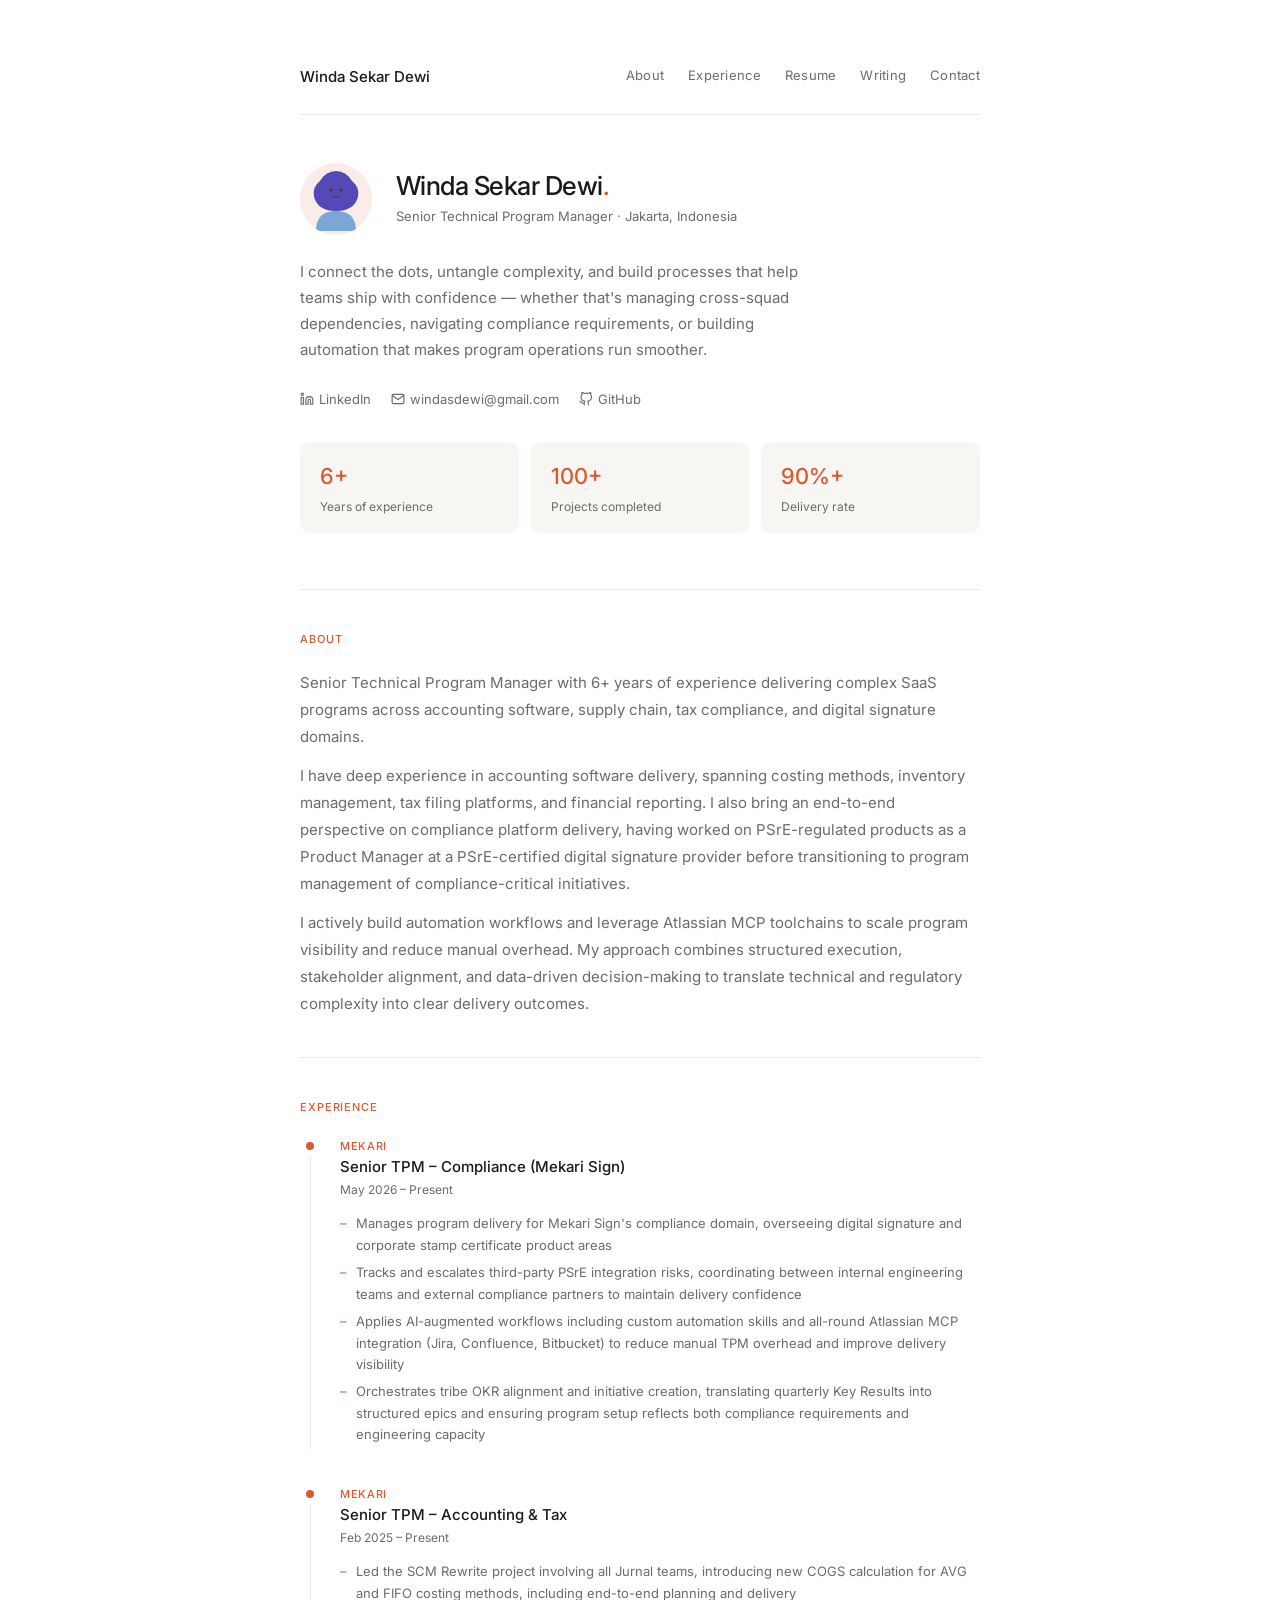
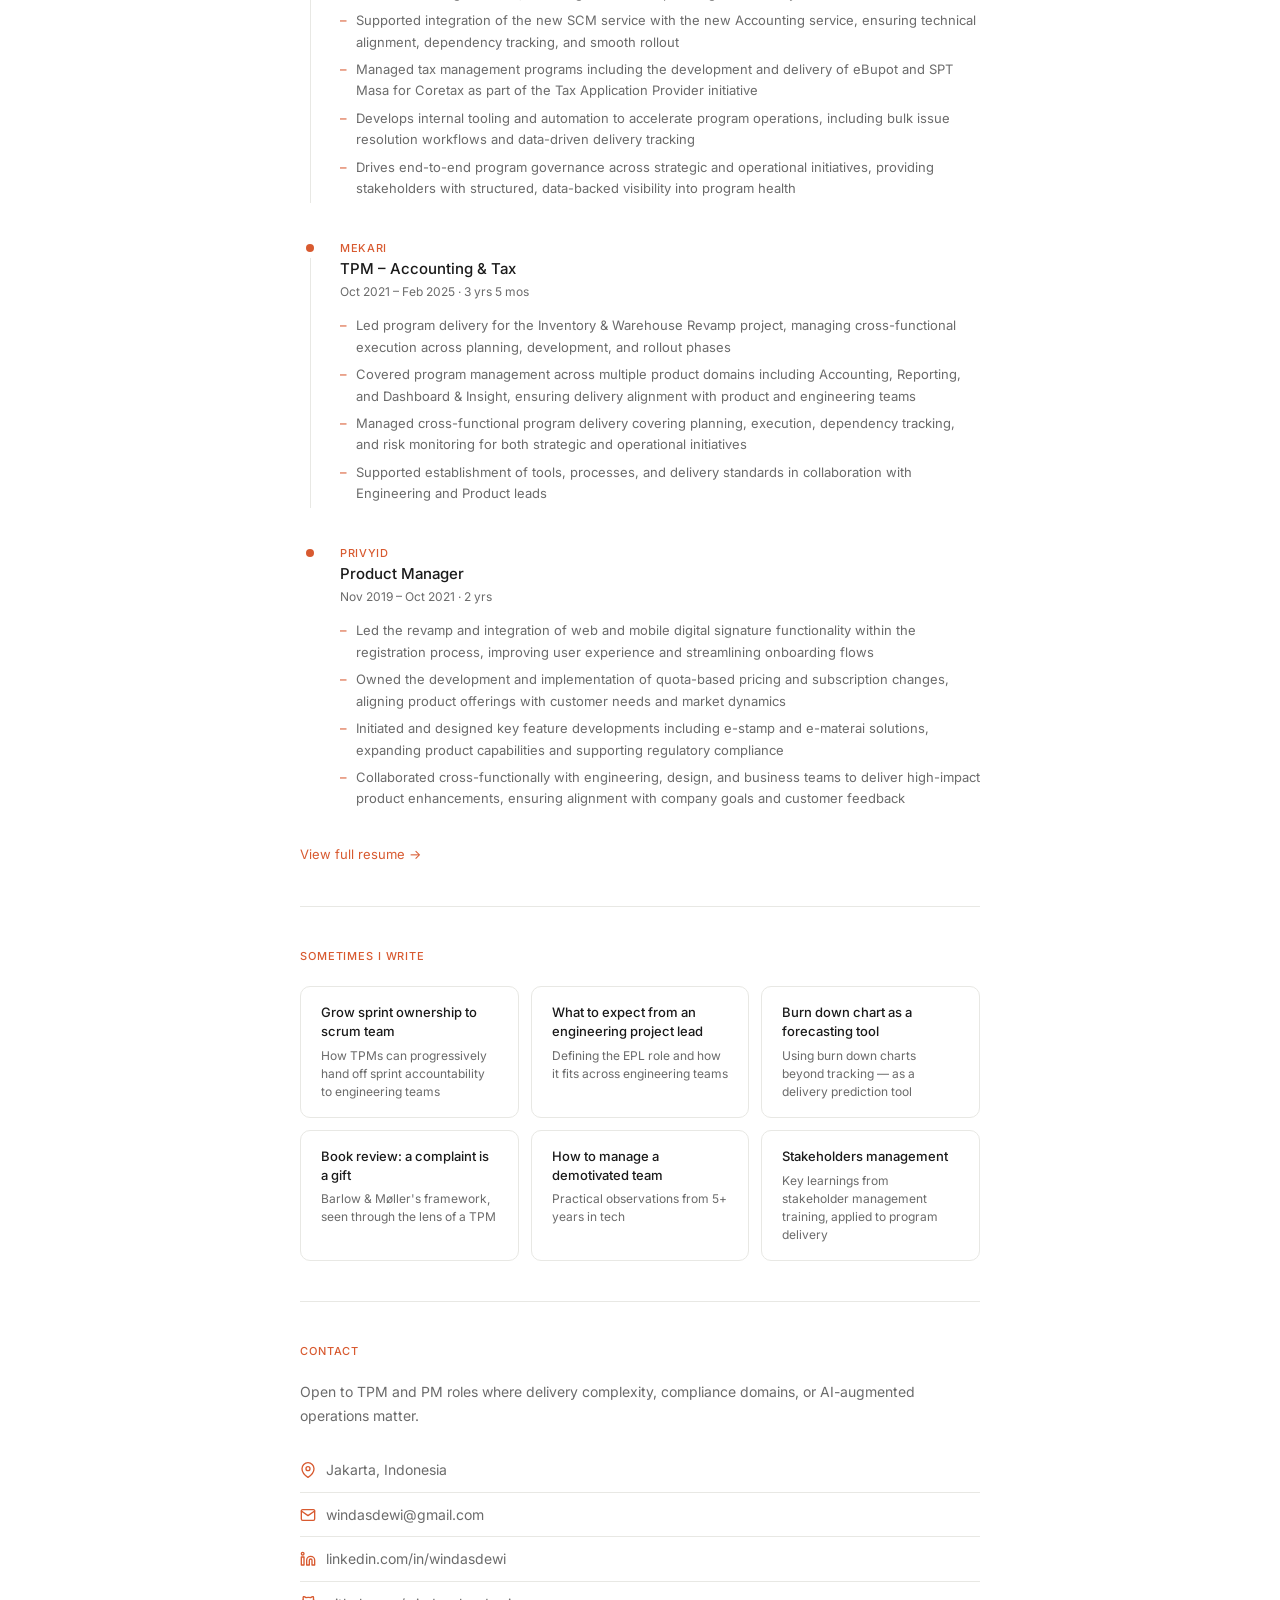
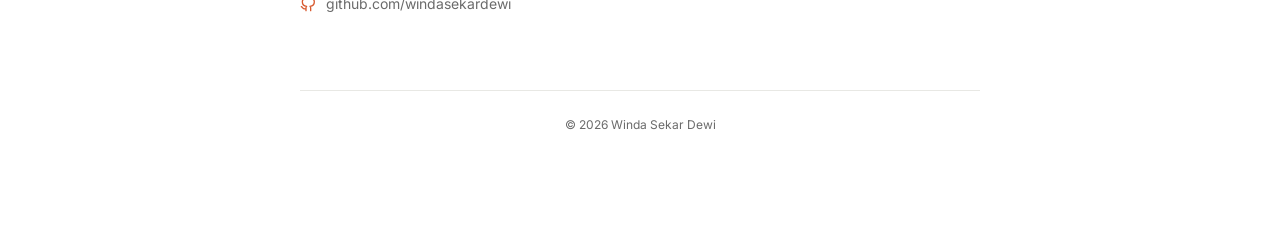
==== index.html @ db8c8ed8 "Add CTA link to full resume page below experience section Co-Authored-By: Claude Sonnet 4.6 <noreply" ====
<!DOCTYPE html>
<html lang="en">
<head>
  <meta charset="UTF-8" />
  <meta name="viewport" content="width=device-width, initial-scale=1.0" />
  <meta name="description" content="Winda Sekar Dewi — Senior Technical Program Manager. Delivering complex SaaS programs across accounting, compliance, and digital signature domains." />
  <meta property="og:type" content="website" />
  <meta property="og:url" content="https://windasekardewi.github.io/" />
  <meta property="og:title" content="Winda Sekar Dewi" />
  <meta property="og:description" content="Senior Technical Program Manager delivering complex SaaS programs across accounting, compliance, and digital signature domains." />
  <meta property="og:image" content="https://windasekardewi.github.io/og-image.png" />
  <meta name="twitter:card" content="summary_large_image" />
  <meta name="twitter:title" content="Winda Sekar Dewi" />
  <meta name="twitter:description" content="Senior Technical Program Manager delivering complex SaaS programs across accounting, compliance, and digital signature domains." />
  <meta name="twitter:image" content="https://windasekardewi.github.io/og-image.png" />
  <title>Winda Sekar Dewi</title>
  <link rel="preconnect" href="https://fonts.googleapis.com" />
  <link rel="preconnect" href="https://fonts.gstatic.com" crossorigin />
  <link href="https://fonts.googleapis.com/css2?family=Inter:wght@400;500&display=swap" rel="stylesheet" />
  <link rel="stylesheet" href="style.css" />
</head>
<body>
  <div class="container">

    <nav>
      <span class="nav-name">Winda Sekar Dewi</span>
      <a href="#about">About</a>
      <a href="#experience">Experience</a>
      <a href="resume.html">Resume</a>
      <a href="#writing">Writing</a>
      <a href="#contact">Contact</a>
    </nav>

    <section class="hero">
      <div class="hero-top">
        <div class="avatar" aria-hidden="true">
          <svg viewBox="0 0 72 72" width="72" height="72" xmlns="http://www.w3.org/2000/svg">
            <circle cx="36" cy="26" r="13" fill="#F5C4B3"/>
            <path d="M16 68 Q16 48 36 48 Q56 48 56 68" fill="#7BA7D4"/>
            <path d="M14 34 Q12 24 20 18 Q26 8 36 8 Q46 8 52 18 Q60 24 58 34 Q54 48 36 48 Q18 48 14 34Z" fill="#534AB7"/>
            <circle cx="31" cy="27" r="1.4" fill="#712B13"/>
            <circle cx="41" cy="27" r="1.4" fill="#712B13"/>
            <path d="M32 33 Q36 36 40 33" stroke="#712B13" stroke-width="1" fill="none" stroke-linecap="round"/>
          </svg>
        </div>
        <div>
          <h1>Winda Sekar Dewi<span>.</span></h1>
          <div class="hero-sub">Senior Technical Program Manager &middot; Jakarta, Indonesia</div>
        </div>
      </div>

      <p class="hero-tagline">
        I connect the dots, untangle complexity, and build processes that help teams
        ship with confidence — whether that's managing cross-squad dependencies,
        navigating compliance requirements, or building automation that makes
        program operations run smoother.
      </p>

      <div class="hero-links">
        <a href="https://www.linkedin.com/in/windasdewi/" target="_blank" rel="noopener">
          <svg width="14" height="14" viewBox="0 0 24 24" fill="none" stroke="currentColor" stroke-width="2" stroke-linecap="round" stroke-linejoin="round"><path d="M16 8a6 6 0 0 1 6 6v7h-4v-7a2 2 0 0 0-2-2 2 2 0 0 0-2 2v7h-4v-7a6 6 0 0 1 6-6z"/><rect x="2" y="9" width="4" height="12"/><circle cx="4" cy="4" r="2"/></svg>
          LinkedIn
        </a>
        <a href="mailto:windasdewi@gmail.com">
          <svg width="14" height="14" viewBox="0 0 24 24" fill="none" stroke="currentColor" stroke-width="2" stroke-linecap="round" stroke-linejoin="round"><path d="M4 4h16c1.1 0 2 .9 2 2v12c0 1.1-.9 2-2 2H4c-1.1 0-2-.9-2-2V6c0-1.1.9-2 2-2z"/><polyline points="22,6 12,13 2,6"/></svg>
          windasdewi@gmail.com
        </a>
        <a href="https://github.com/windasekardewi" target="_blank" rel="noopener">
          <svg width="14" height="14" viewBox="0 0 24 24" fill="none" stroke="currentColor" stroke-width="2" stroke-linecap="round" stroke-linejoin="round"><path d="M9 19c-5 1.5-5-2.5-7-3m14 6v-3.87a3.37 3.37 0 0 0-.94-2.61c3.14-.35 6.44-1.54 6.44-7A5.44 5.44 0 0 0 20 4.77 5.07 5.07 0 0 0 19.91 1S18.73.65 16 2.48a13.38 13.38 0 0 0-7 0C6.27.65 5.09 1 5.09 1A5.07 5.07 0 0 0 5 4.77a5.44 5.44 0 0 0-1.5 3.78c0 5.42 3.3 6.61 6.44 7A3.37 3.37 0 0 0 9 18.13V22"/></svg>
          GitHub
        </a>
      </div>

      <div class="stats">
        <div class="stat">
          <div class="stat-num">6+</div>
          <div class="stat-label">Years of experience</div>
        </div>
        <div class="stat">
          <div class="stat-num">100+</div>
          <div class="stat-label">Projects completed</div>
        </div>
        <div class="stat">
          <div class="stat-num">90%+</div>
          <div class="stat-label">Delivery rate</div>
        </div>
      </div>
    </section>

    <hr class="divider" />

    <section id="about">
      <div class="section-label">About</div>
      <div class="about-text">
        <p>
          Senior Technical Program Manager with 6+ years of experience delivering complex SaaS
          programs across accounting software, supply chain, tax compliance, and digital
          signature domains.
        </p>
        <p>
          I have deep experience in accounting software delivery, spanning costing methods,
          inventory management, tax filing platforms, and financial reporting. I also bring
          an end-to-end perspective on compliance platform delivery, having worked on
          PSrE-regulated products as a Product Manager at a PSrE-certified digital signature
          provider before transitioning to program management of compliance-critical initiatives.
        </p>
        <p>
          I actively build automation workflows and leverage Atlassian MCP toolchains to scale
          program visibility and reduce manual overhead. My approach combines structured
          execution, stakeholder alignment, and data-driven decision-making to translate
          technical and regulatory complexity into clear delivery outcomes.
        </p>
      </div>
    </section>

    <hr class="divider" />

    <section id="experience">
      <div class="section-label">Experience</div>
      <div class="timeline">

        <div class="tl-item">
          <div class="tl-spine">
            <div class="tl-dot"></div>
            <div class="tl-line"></div>
          </div>
          <div class="tl-content">
            <div class="tl-company">Mekari</div>
            <div class="tl-role">Senior TPM – Compliance (Mekari Sign)</div>
            <div class="tl-date">May 2026 – Present</div>
            <ul class="tl-bullets">
              <li>Manages program delivery for Mekari Sign's compliance domain, overseeing digital signature and corporate stamp certificate product areas</li>
              <li>Tracks and escalates third-party PSrE integration risks, coordinating between internal engineering teams and external compliance partners to maintain delivery confidence</li>
              <li>Applies AI-augmented workflows including custom automation skills and all-round Atlassian MCP integration (Jira, Confluence, Bitbucket) to reduce manual TPM overhead and improve delivery visibility</li>
              <li>Orchestrates tribe OKR alignment and initiative creation, translating quarterly Key Results into structured epics and ensuring program setup reflects both compliance requirements and engineering capacity</li>
            </ul>
          </div>
        </div>

        <div class="tl-item">
          <div class="tl-spine">
            <div class="tl-dot"></div>
            <div class="tl-line"></div>
          </div>
          <div class="tl-content">
            <div class="tl-company">Mekari</div>
            <div class="tl-role">Senior TPM – Accounting &amp; Tax</div>
            <div class="tl-date">Feb 2025 – Present</div>
            <ul class="tl-bullets">
              <li>Led the SCM Rewrite project involving all Jurnal teams, introducing new COGS calculation for AVG and FIFO costing methods, including end-to-end planning and delivery</li>
              <li>Supported integration of the new SCM service with the new Accounting service, ensuring technical alignment, dependency tracking, and smooth rollout</li>
              <li>Managed tax management programs including the development and delivery of eBupot and SPT Masa for Coretax as part of the Tax Application Provider initiative</li>
              <li>Develops internal tooling and automation to accelerate program operations, including bulk issue resolution workflows and data-driven delivery tracking</li>
              <li>Drives end-to-end program governance across strategic and operational initiatives, providing stakeholders with structured, data-backed visibility into program health</li>
            </ul>
          </div>
        </div>

        <div class="tl-item">
          <div class="tl-spine">
            <div class="tl-dot"></div>
            <div class="tl-line"></div>
          </div>
          <div class="tl-content">
            <div class="tl-company">Mekari</div>
            <div class="tl-role">TPM – Accounting &amp; Tax</div>
            <div class="tl-date">Oct 2021 – Feb 2025 &middot; 3 yrs 5 mos</div>
            <ul class="tl-bullets">
              <li>Led program delivery for the Inventory &amp; Warehouse Revamp project, managing cross-functional execution across planning, development, and rollout phases</li>
              <li>Covered program management across multiple product domains including Accounting, Reporting, and Dashboard &amp; Insight, ensuring delivery alignment with product and engineering teams</li>
              <li>Managed cross-functional program delivery covering planning, execution, dependency tracking, and risk monitoring for both strategic and operational initiatives</li>
              <li>Supported establishment of tools, processes, and delivery standards in collaboration with Engineering and Product leads</li>
            </ul>
          </div>
        </div>

        <div class="tl-item">
          <div class="tl-spine">
            <div class="tl-dot"></div>
            <div class="tl-line"></div>
          </div>
          <div class="tl-content">
            <div class="tl-company">PrivyID</div>
            <div class="tl-role">Product Manager</div>
            <div class="tl-date">Nov 2019 – Oct 2021 &middot; 2 yrs</div>
            <ul class="tl-bullets">
              <li>Led the revamp and integration of web and mobile digital signature functionality within the registration process, improving user experience and streamlining onboarding flows</li>
              <li>Owned the development and implementation of quota-based pricing and subscription changes, aligning product offerings with customer needs and market dynamics</li>
              <li>Initiated and designed key feature developments including e-stamp and e-materai solutions, expanding product capabilities and supporting regulatory compliance</li>
              <li>Collaborated cross-functionally with engineering, design, and business teams to deliver high-impact product enhancements, ensuring alignment with company goals and customer feedback</li>
            </ul>
          </div>
        </div>

      </div>
      <div style="margin-top:1.75rem;">
        <a href="resume.html" style="font-size:13px; color:var(--accent); display:inline-flex; align-items:center; gap:5px; text-decoration:none;">
          View full resume →
        </a>
      </div>
    </section>

    <hr class="divider" />

    <section id="writing">
      <div class="section-label">Sometimes I write</div>
      <div class="writing-grid">
        <a class="writing-card" href="articles/grow-sprint-ownership.html">
          <div class="wc-title">Grow sprint ownership to scrum team</div>
          <div class="wc-desc">How TPMs can progressively hand off sprint accountability to engineering teams</div>
        </a>
        <a class="writing-card" href="articles/engineering-project-lead.html">
          <div class="wc-title">What to expect from an engineering project lead</div>
          <div class="wc-desc">Defining the EPL role and how it fits across engineering teams</div>
        </a>
        <a class="writing-card" href="articles/burndown-chart.html">
          <div class="wc-title">Burn down chart as a forecasting tool</div>
          <div class="wc-desc">Using burn down charts beyond tracking — as a delivery prediction tool</div>
        </a>
        <a class="writing-card" href="articles/book-review-complaint-is-a-gift.html">
          <div class="wc-title">Book review: a complaint is a gift</div>
          <div class="wc-desc">Barlow &amp; Møller's framework, seen through the lens of a TPM</div>
        </a>
        <a class="writing-card" href="articles/manage-demotivated-team.html">
          <div class="wc-title">How to manage a demotivated team</div>
          <div class="wc-desc">Practical observations from 5+ years in tech</div>
        </a>
        <a class="writing-card" href="articles/stakeholders-management.html">
          <div class="wc-title">Stakeholders management</div>
          <div class="wc-desc">Key learnings from stakeholder management training, applied to program delivery</div>
        </a>
      </div>
    </section>

    <hr class="divider" />

    <section id="contact">
      <div class="section-label">Contact</div>
      <p style="font-size:14px; color:var(--text-muted); margin-bottom:1.25rem;">
        Open to TPM and PM roles where delivery complexity, compliance domains, or AI-augmented operations matter.
      </p>
      <div class="contact-block">
        <div class="contact-row">
          <svg viewBox="0 0 24 24" fill="none" stroke-width="2" stroke-linecap="round" stroke-linejoin="round"><path d="M21 10c0 7-9 13-9 13s-9-6-9-13a9 9 0 0 1 18 0z"/><circle cx="12" cy="10" r="3"/></svg>
          Jakarta, Indonesia
        </div>
        <div class="contact-row">
          <svg viewBox="0 0 24 24" fill="none" stroke-width="2" stroke-linecap="round" stroke-linejoin="round"><path d="M4 4h16c1.1 0 2 .9 2 2v12c0 1.1-.9 2-2 2H4c-1.1 0-2-.9-2-2V6c0-1.1.9-2 2-2z"/><polyline points="22,6 12,13 2,6"/></svg>
          <a href="mailto:windasdewi@gmail.com">windasdewi@gmail.com</a>
        </div>
        <div class="contact-row">
          <svg viewBox="0 0 24 24" fill="none" stroke-width="2" stroke-linecap="round" stroke-linejoin="round"><path d="M16 8a6 6 0 0 1 6 6v7h-4v-7a2 2 0 0 0-2-2 2 2 0 0 0-2 2v7h-4v-7a6 6 0 0 1 6-6z"/><rect x="2" y="9" width="4" height="12"/><circle cx="4" cy="4" r="2"/></svg>
          <a href="https://www.linkedin.com/in/windasdewi/" target="_blank" rel="noopener">linkedin.com/in/windasdewi</a>
        </div>
        <div class="contact-row">
          <svg viewBox="0 0 24 24" fill="none" stroke-width="2" stroke-linecap="round" stroke-linejoin="round"><path d="M9 19c-5 1.5-5-2.5-7-3m14 6v-3.87a3.37 3.37 0 0 0-.94-2.61c3.14-.35 6.44-1.54 6.44-7A5.44 5.44 0 0 0 20 4.77 5.07 5.07 0 0 0 19.91 1S18.73.65 16 2.48a13.38 13.38 0 0 0-7 0C6.27.65 5.09 1 5.09 1A5.07 5.07 0 0 0 5 4.77a5.44 5.44 0 0 0-1.5 3.78c0 5.42 3.3 6.61 6.44 7A3.37 3.37 0 0 0 9 18.13V22"/></svg>
          <a href="https://github.com/windasekardewi" target="_blank" rel="noopener">github.com/windasekardewi</a>
        </div>
      </div>
    </section>

    <footer>
      &copy; 2026 Winda Sekar Dewi
    </footer>

  </div>
</body>
</html>
---- style.css ----
*, *::before, *::after { box-sizing: border-box; margin: 0; padding: 0; }

:root {
  --accent: #D85A30;
  --accent-light: #FAECE7;
  --text: #1a1a1a;
  --text-muted: #6b6b6b;
  --border: #e8e8e4;
  --bg: #ffffff;
  --bg-surface: #f7f6f3;
  --font: 'Inter', system-ui, sans-serif;
  --max-width: 680px;
}

@media (prefers-color-scheme: dark) {
  :root {
    --text: #f0ede6;
    --text-muted: #9a9a9a;
    --border: #2e2e2e;
    --bg: #111111;
    --bg-surface: #1a1a1a;
    --accent-light: #2a1a14;
  }
}

html { scroll-behavior: smooth; }

body {
  font-family: var(--font);
  background: var(--bg);
  color: var(--text);
  font-size: 15px;
  line-height: 1.7;
  padding: 0 1.5rem;
}

a { color: var(--accent); text-decoration: none; }
a:hover { text-decoration: underline; }

.container {
  max-width: var(--max-width);
  margin: 0 auto;
  padding: 4rem 0;
}

nav {
  display: flex;
  gap: 1.5rem;
  margin-bottom: 3rem;
  padding-bottom: 1.5rem;
  border-bottom: 0.5px solid var(--border);
  flex-wrap: wrap;
}

nav a {
  font-size: 13px;
  color: var(--text-muted);
  text-decoration: none;
  letter-spacing: 0.02em;
}

nav a:hover { color: var(--accent); }
nav .nav-name { font-weight: 500; color: var(--text); margin-right: auto; }

.hero { margin-bottom: 3.5rem; }

.hero-top {
  display: flex;
  align-items: center;
  gap: 1.5rem;
  margin-bottom: 1.5rem;
}

.avatar {
  width: 72px;
  height: 72px;
  border-radius: 50%;
  background: var(--accent-light);
  flex-shrink: 0;
  display: flex;
  align-items: center;
  justify-content: center;
  overflow: hidden;
}

.hero h1 {
  font-size: 26px;
  font-weight: 500;
  line-height: 1.2;
  letter-spacing: -0.02em;
}

.hero h1 span { color: var(--accent); }

.hero-sub {
  font-size: 13px;
  color: var(--text-muted);
  margin-top: 4px;
}

.hero-tagline {
  font-size: 15px;
  color: var(--text-muted);
  line-height: 1.75;
  max-width: 520px;
  margin-bottom: 1.5rem;
}

.hero-links {
  display: flex;
  gap: 1.25rem;
  flex-wrap: wrap;
  margin-bottom: 2rem;
}

.hero-links a {
  font-size: 13px;
  color: var(--text-muted);
  display: flex;
  align-items: center;
  gap: 5px;
  text-decoration: none;
}

.hero-links a:hover { color: var(--accent); }

.stats {
  display: grid;
  grid-template-columns: repeat(3, 1fr);
  gap: 12px;
}

.stat {
  background: var(--bg-surface);
  border-radius: 10px;
  padding: 1rem 1.25rem;
}

.stat-num {
  font-size: 22px;
  font-weight: 500;
  color: var(--accent);
}

.stat-label {
  font-size: 12px;
  color: var(--text-muted);
  margin-top: 2px;
}

.divider {
  border: none;
  border-top: 0.5px solid var(--border);
  margin: 2.5rem 0;
}

.section-label {
  font-size: 11px;
  font-weight: 500;
  letter-spacing: 0.08em;
  text-transform: uppercase;
  color: var(--accent);
  margin-bottom: 1.25rem;
}

.about-text p {
  font-size: 15px;
  color: var(--text-muted);
  line-height: 1.8;
  margin-bottom: 0.75rem;
}

.about-text p:last-child { margin-bottom: 0; }

.timeline { display: flex; flex-direction: column; }

.tl-item {
  display: flex;
  gap: 1.25rem;
  padding-bottom: 2.25rem;
}

.tl-item:last-child { padding-bottom: 0; }

.tl-spine {
  display: flex;
  flex-direction: column;
  align-items: center;
  width: 20px;
  flex-shrink: 0;
  padding-top: 5px;
}

.tl-dot {
  width: 8px;
  height: 8px;
  border-radius: 50%;
  background: var(--accent);
  flex-shrink: 0;
}

.tl-line {
  width: 1px;
  background: var(--border);
  flex: 1;
  margin-top: 6px;
}

.tl-item:last-child .tl-line { display: none; }

.tl-content { flex: 1; }

.tl-company {
  font-size: 11px;
  font-weight: 500;
  letter-spacing: 0.06em;
  text-transform: uppercase;
  color: var(--accent);
  margin-bottom: 2px;
}

.tl-role {
  font-size: 15px;
  font-weight: 500;
  color: var(--text);
  line-height: 1.3;
}

.tl-date {
  font-size: 12px;
  color: var(--text-muted);
  margin-top: 3px;
  margin-bottom: 10px;
}

.tl-bullets {
  list-style: none;
  padding: 0;
}

.tl-bullets li {
  font-size: 13px;
  color: var(--text-muted);
  line-height: 1.65;
  padding: 3px 0 3px 16px;
  position: relative;
}

.tl-bullets li::before {
  content: "–";
  position: absolute;
  left: 0;
  color: var(--accent);
}

.writing-grid {
  display: grid;
  grid-template-columns: repeat(auto-fit, minmax(190px, 1fr));
  gap: 12px;
}

.writing-card {
  background: var(--bg);
  border: 0.5px solid var(--border);
  border-radius: 10px;
  padding: 1rem 1.25rem;
  transition: border-color 0.15s, background 0.15s;
  text-decoration: none;
  display: block;
}

.writing-card:hover {
  border-color: var(--accent);
  background: var(--accent-light);
  text-decoration: none;
}

.wc-title {
  font-size: 13px;
  font-weight: 500;
  color: var(--text);
  line-height: 1.45;
  margin-bottom: 6px;
}

.wc-desc {
  font-size: 12px;
  color: var(--text-muted);
  line-height: 1.5;
}

.contact-block { display: flex; flex-direction: column; gap: 0; }

.contact-row {
  display: flex;
  align-items: center;
  gap: 10px;
  padding: 10px 0;
  border-bottom: 0.5px solid var(--border);
  font-size: 14px;
  color: var(--text-muted);
}

.contact-row:last-child { border-bottom: none; }

.contact-row svg {
  width: 16px;
  height: 16px;
  stroke: var(--accent);
  flex-shrink: 0;
}

.contact-row a {
  color: var(--text-muted);
  text-decoration: none;
}

.contact-row a:hover { color: var(--accent); }

footer {
  margin-top: 4rem;
  padding-top: 1.5rem;
  border-top: 0.5px solid var(--border);
  font-size: 12px;
  color: var(--text-muted);
  text-align: center;
  padding-bottom: 3rem;
}

@media (max-width: 520px) {
  .stats { grid-template-columns: 1fr 1fr; }
  .stats .stat:last-child { grid-column: span 2; }
  .writing-grid { grid-template-columns: 1fr; }
  .hero h1 { font-size: 22px; }
}
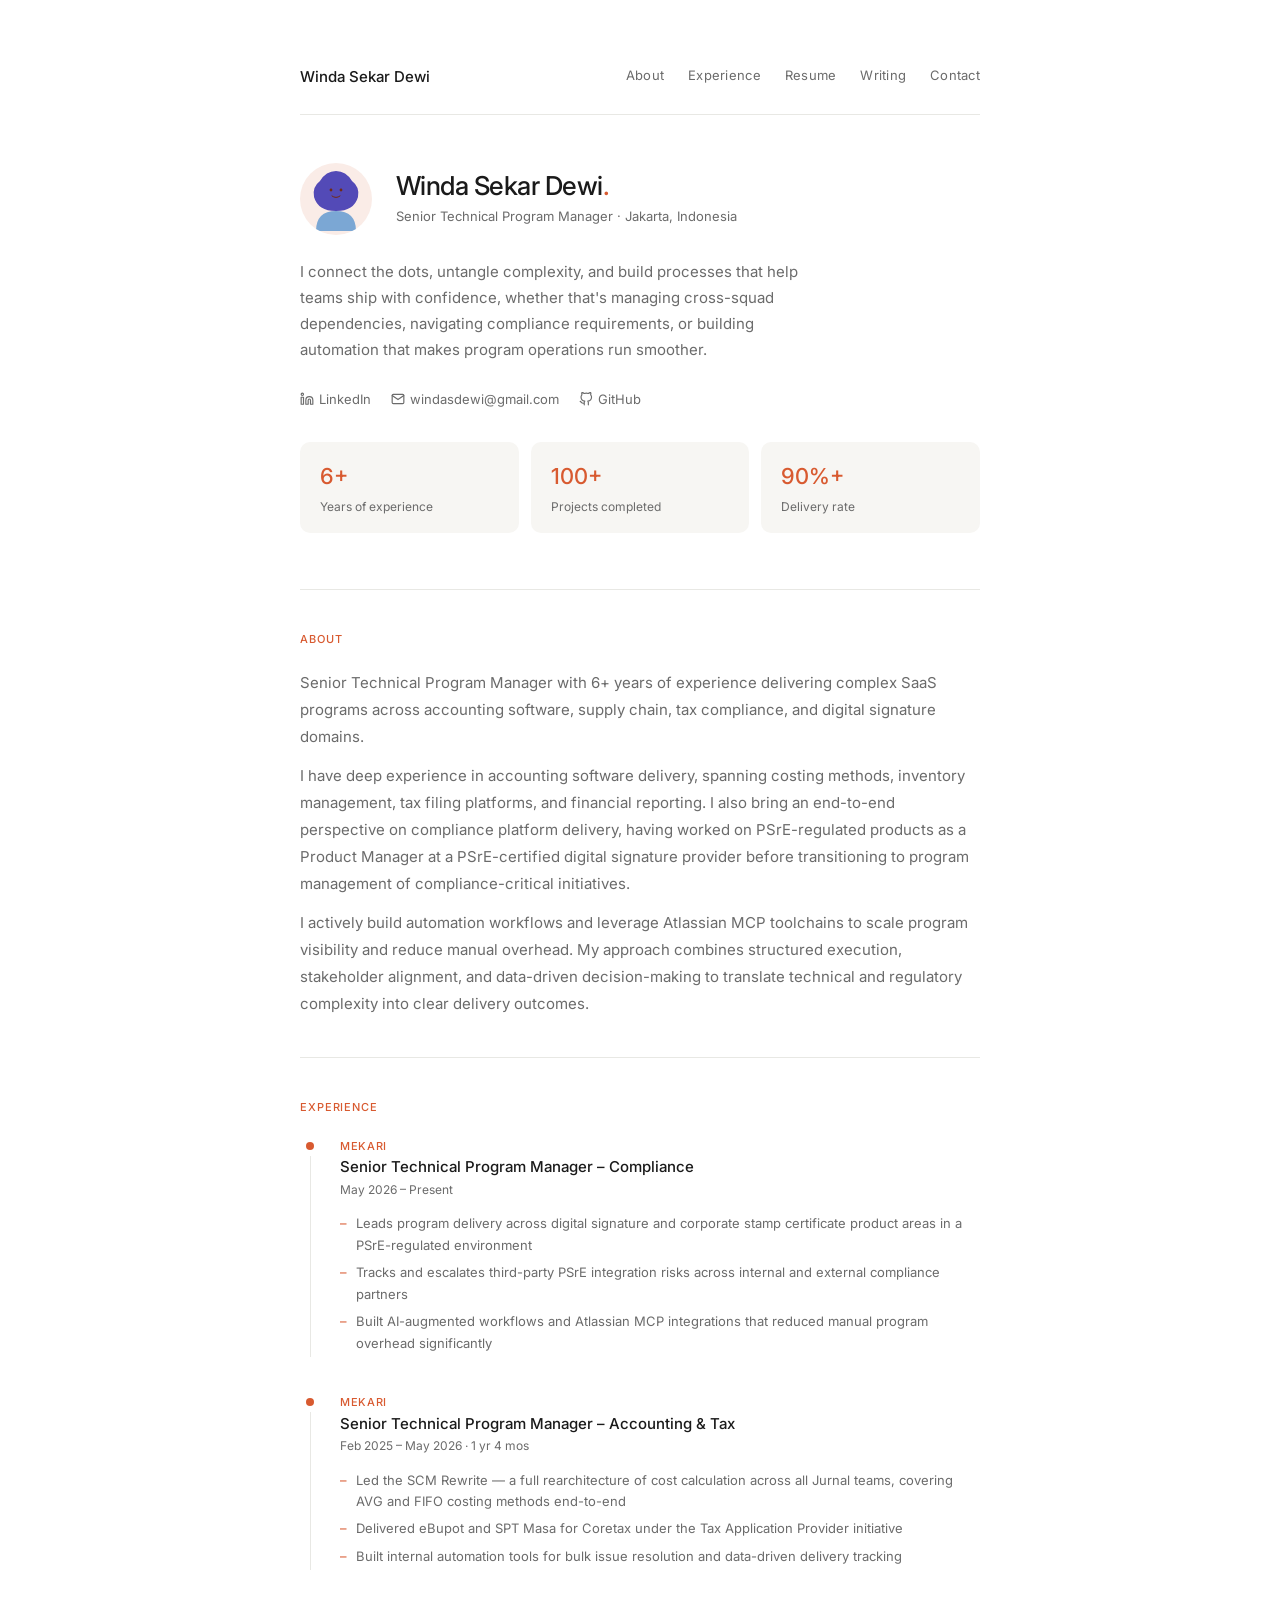
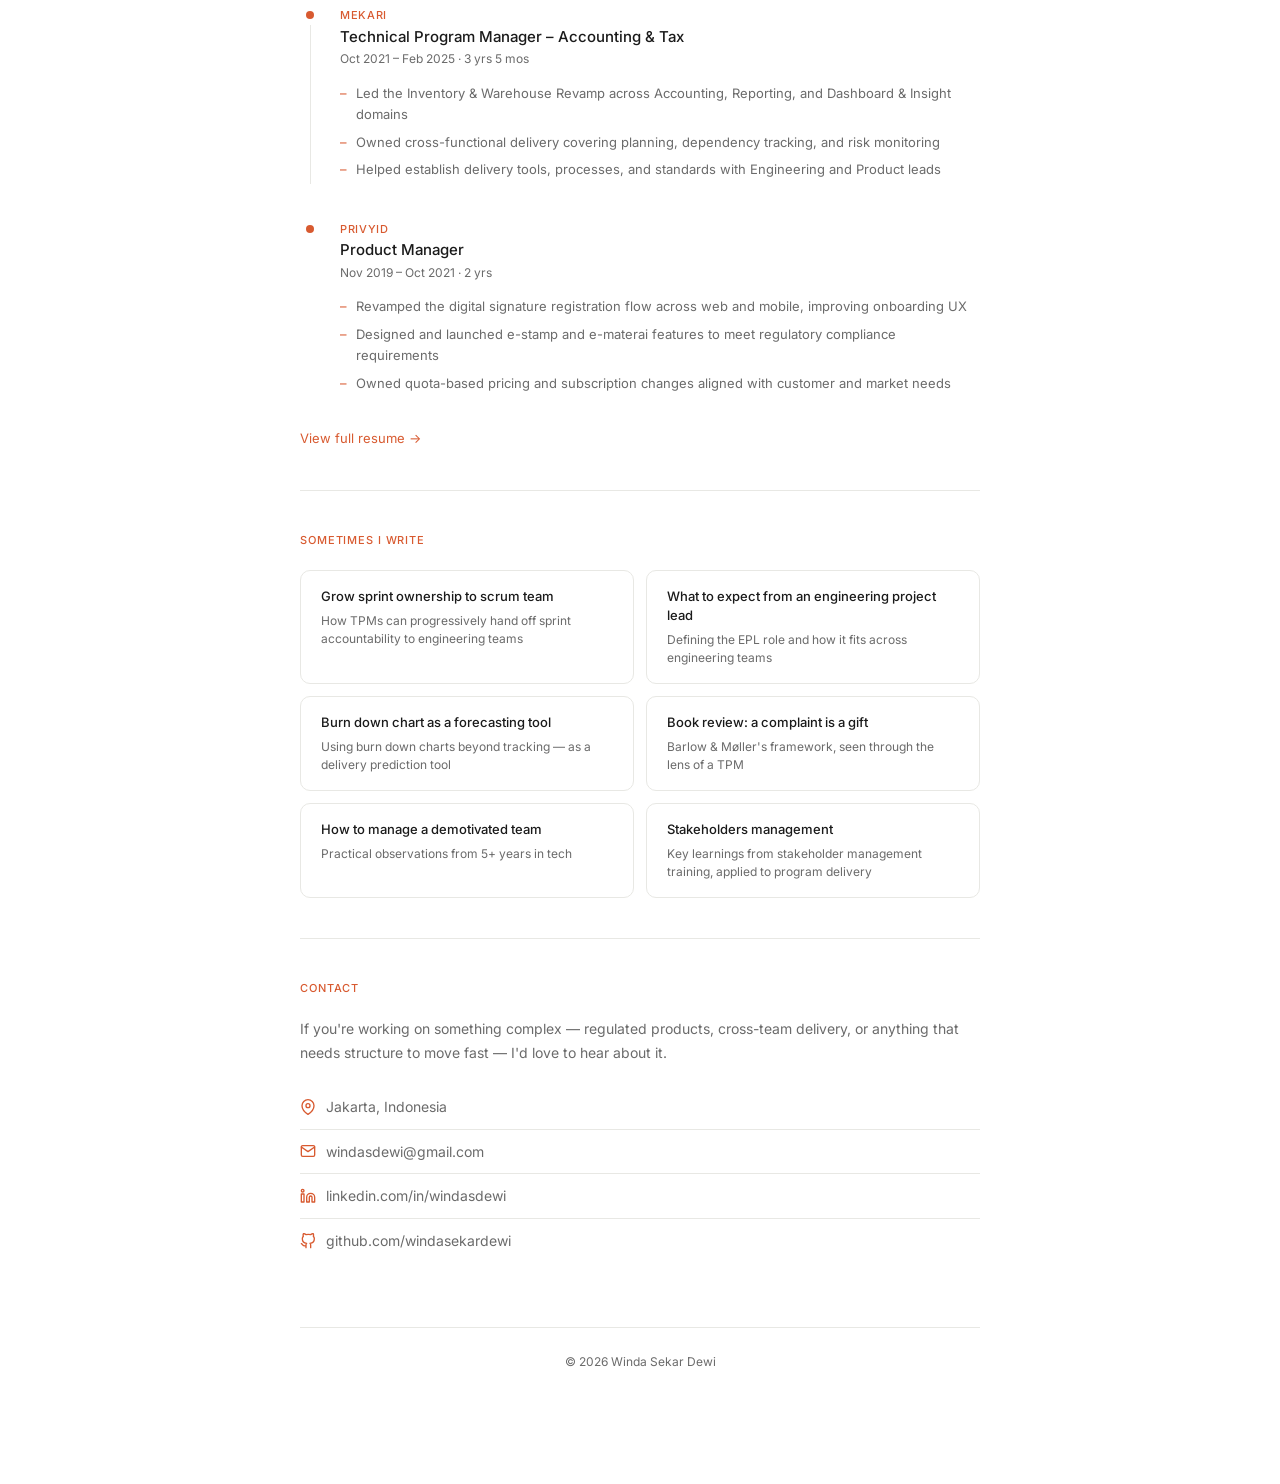
==== commit 296c028d: "Refine index: concise experience, full role titles, natural tagline and contact copy, bigger writing" ====
--- a/index.html
+++ b/index.html
@@ -51,7 +51,7 @@
 
       <p class="hero-tagline">
         I connect the dots, untangle complexity, and build processes that help teams
-        ship with confidence — whether that's managing cross-squad dependencies,
+        ship with confidence, whether that's managing cross-squad dependencies,
         navigating compliance requirements, or building automation that makes
         program operations run smoother.
       </p>
@@ -126,13 +126,12 @@
           </div>
           <div class="tl-content">
             <div class="tl-company">Mekari</div>
-            <div class="tl-role">Senior TPM – Compliance (Mekari Sign)</div>
+            <div class="tl-role">Senior Technical Program Manager – Compliance</div>
             <div class="tl-date">May 2026 – Present</div>
             <ul class="tl-bullets">
-              <li>Manages program delivery for Mekari Sign's compliance domain, overseeing digital signature and corporate stamp certificate product areas</li>
-              <li>Tracks and escalates third-party PSrE integration risks, coordinating between internal engineering teams and external compliance partners to maintain delivery confidence</li>
-              <li>Applies AI-augmented workflows including custom automation skills and all-round Atlassian MCP integration (Jira, Confluence, Bitbucket) to reduce manual TPM overhead and improve delivery visibility</li>
-              <li>Orchestrates tribe OKR alignment and initiative creation, translating quarterly Key Results into structured epics and ensuring program setup reflects both compliance requirements and engineering capacity</li>
+              <li>Leads program delivery across digital signature and corporate stamp certificate product areas in a PSrE-regulated environment</li>
+              <li>Tracks and escalates third-party PSrE integration risks across internal and external compliance partners</li>
+              <li>Built AI-augmented workflows and Atlassian MCP integrations that reduced manual program overhead significantly</li>
             </ul>
           </div>
         </div>
@@ -144,14 +143,12 @@
           </div>
           <div class="tl-content">
             <div class="tl-company">Mekari</div>
-            <div class="tl-role">Senior TPM – Accounting &amp; Tax</div>
-            <div class="tl-date">Feb 2025 – Present</div>
-            <ul class="tl-bullets">
-              <li>Led the SCM Rewrite project involving all Jurnal teams, introducing new COGS calculation for AVG and FIFO costing methods, including end-to-end planning and delivery</li>
-              <li>Supported integration of the new SCM service with the new Accounting service, ensuring technical alignment, dependency tracking, and smooth rollout</li>
-              <li>Managed tax management programs including the development and delivery of eBupot and SPT Masa for Coretax as part of the Tax Application Provider initiative</li>
-              <li>Develops internal tooling and automation to accelerate program operations, including bulk issue resolution workflows and data-driven delivery tracking</li>
-              <li>Drives end-to-end program governance across strategic and operational initiatives, providing stakeholders with structured, data-backed visibility into program health</li>
+            <div class="tl-role">Senior Technical Program Manager – Accounting &amp; Tax</div>
+            <div class="tl-date">Feb 2025 – May 2026 &middot; 1 yr 4 mos</div>
+            <ul class="tl-bullets">
+              <li>Led the SCM Rewrite — a full rearchitecture of cost calculation across all Jurnal teams, covering AVG and FIFO costing methods end-to-end</li>
+              <li>Delivered eBupot and SPT Masa for Coretax under the Tax Application Provider initiative</li>
+              <li>Built internal automation tools for bulk issue resolution and data-driven delivery tracking</li>
             </ul>
           </div>
         </div>
@@ -163,13 +160,12 @@
           </div>
           <div class="tl-content">
             <div class="tl-company">Mekari</div>
-            <div class="tl-role">TPM – Accounting &amp; Tax</div>
+            <div class="tl-role">Technical Program Manager – Accounting &amp; Tax</div>
             <div class="tl-date">Oct 2021 – Feb 2025 &middot; 3 yrs 5 mos</div>
             <ul class="tl-bullets">
-              <li>Led program delivery for the Inventory &amp; Warehouse Revamp project, managing cross-functional execution across planning, development, and rollout phases</li>
-              <li>Covered program management across multiple product domains including Accounting, Reporting, and Dashboard &amp; Insight, ensuring delivery alignment with product and engineering teams</li>
-              <li>Managed cross-functional program delivery covering planning, execution, dependency tracking, and risk monitoring for both strategic and operational initiatives</li>
-              <li>Supported establishment of tools, processes, and delivery standards in collaboration with Engineering and Product leads</li>
+              <li>Led the Inventory &amp; Warehouse Revamp across Accounting, Reporting, and Dashboard &amp; Insight domains</li>
+              <li>Owned cross-functional delivery covering planning, dependency tracking, and risk monitoring</li>
+              <li>Helped establish delivery tools, processes, and standards with Engineering and Product leads</li>
             </ul>
           </div>
         </div>
@@ -184,10 +180,9 @@
             <div class="tl-role">Product Manager</div>
             <div class="tl-date">Nov 2019 – Oct 2021 &middot; 2 yrs</div>
             <ul class="tl-bullets">
-              <li>Led the revamp and integration of web and mobile digital signature functionality within the registration process, improving user experience and streamlining onboarding flows</li>
-              <li>Owned the development and implementation of quota-based pricing and subscription changes, aligning product offerings with customer needs and market dynamics</li>
-              <li>Initiated and designed key feature developments including e-stamp and e-materai solutions, expanding product capabilities and supporting regulatory compliance</li>
-              <li>Collaborated cross-functionally with engineering, design, and business teams to deliver high-impact product enhancements, ensuring alignment with company goals and customer feedback</li>
+              <li>Revamped the digital signature registration flow across web and mobile, improving onboarding UX</li>
+              <li>Designed and launched e-stamp and e-materai features to meet regulatory compliance requirements</li>
+              <li>Owned quota-based pricing and subscription changes aligned with customer and market needs</li>
             </ul>
           </div>
         </div>
@@ -204,7 +199,7 @@
 
     <section id="writing">
       <div class="section-label">Sometimes I write</div>
-      <div class="writing-grid">
+      <div class="writing-grid" style="grid-template-columns: repeat(auto-fit, minmax(260px, 1fr));">
         <a class="writing-card" href="articles/grow-sprint-ownership.html">
           <div class="wc-title">Grow sprint ownership to scrum team</div>
           <div class="wc-desc">How TPMs can progressively hand off sprint accountability to engineering teams</div>
@@ -237,7 +232,7 @@
     <section id="contact">
       <div class="section-label">Contact</div>
       <p style="font-size:14px; color:var(--text-muted); margin-bottom:1.25rem;">
-        Open to TPM and PM roles where delivery complexity, compliance domains, or AI-augmented operations matter.
+        If you're working on something complex — regulated products, cross-team delivery, or anything that needs structure to move fast — I'd love to hear about it.
       </p>
       <div class="contact-block">
         <div class="contact-row">
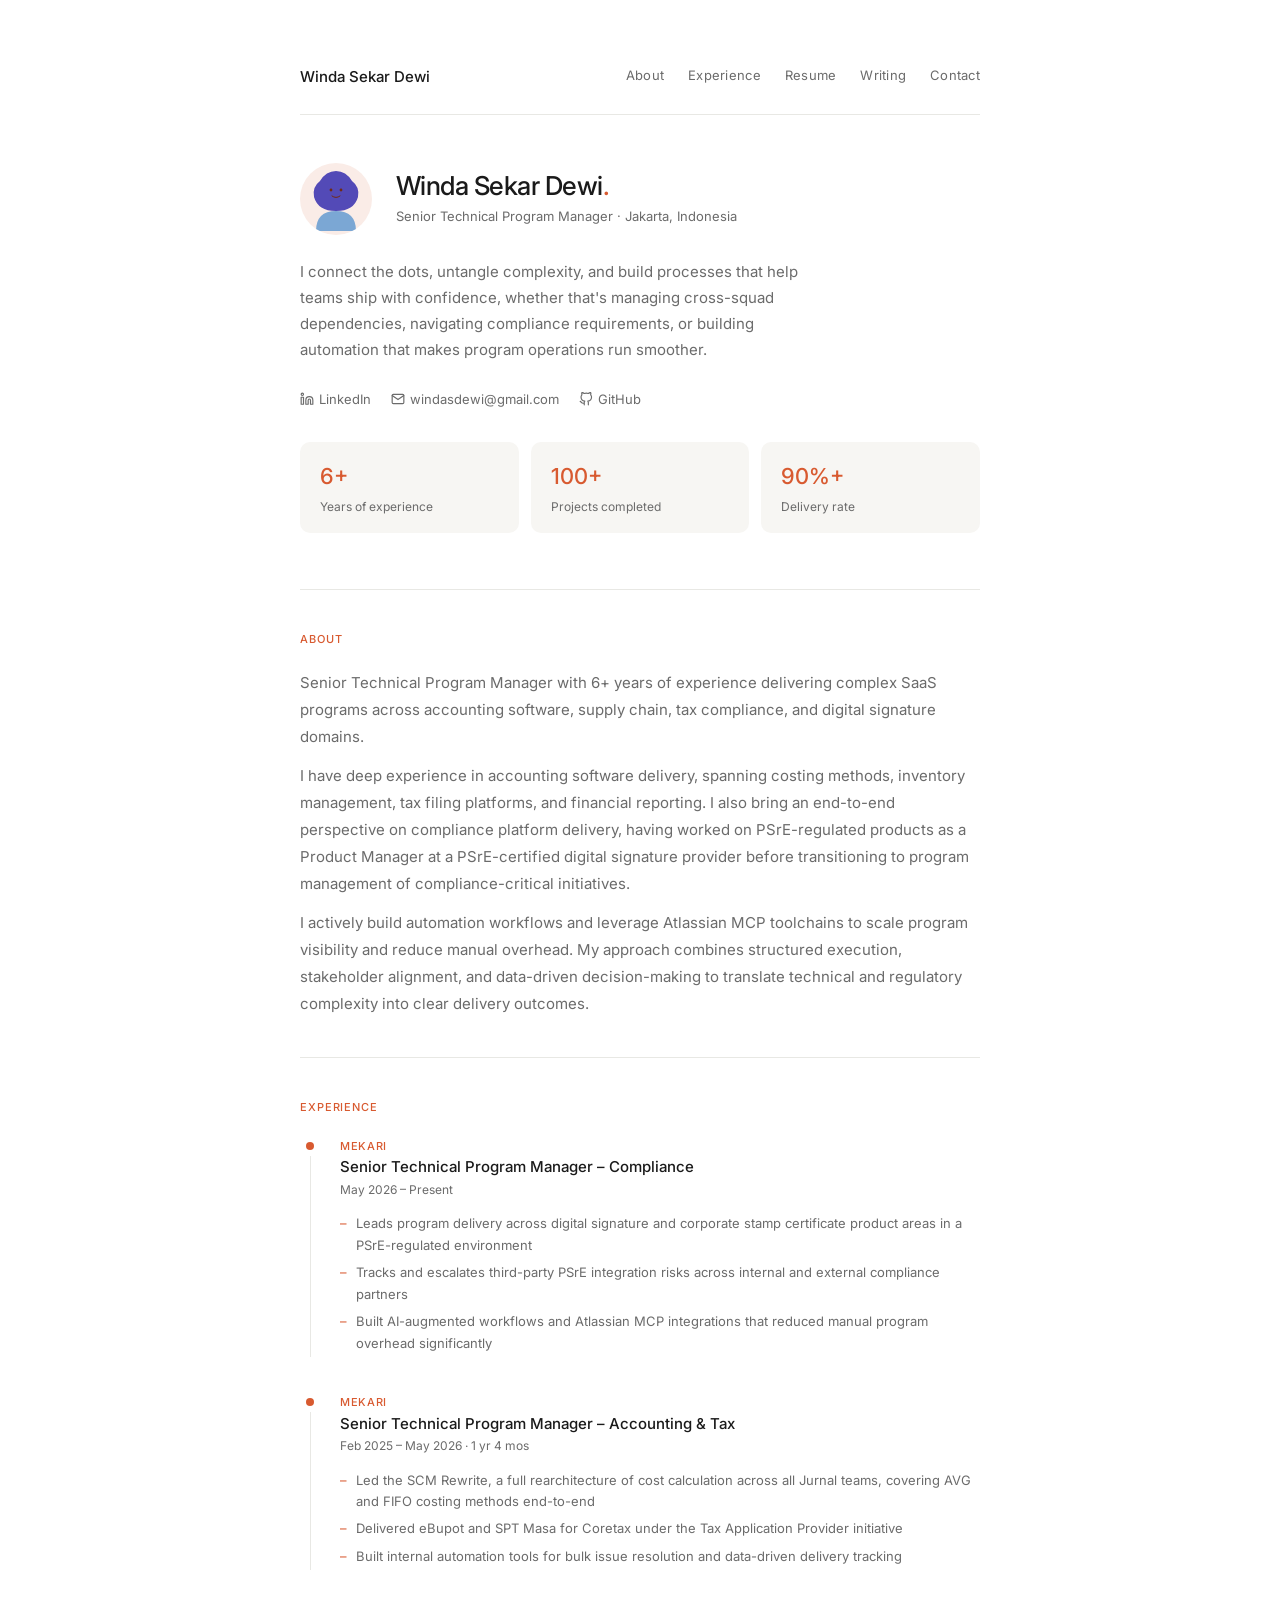
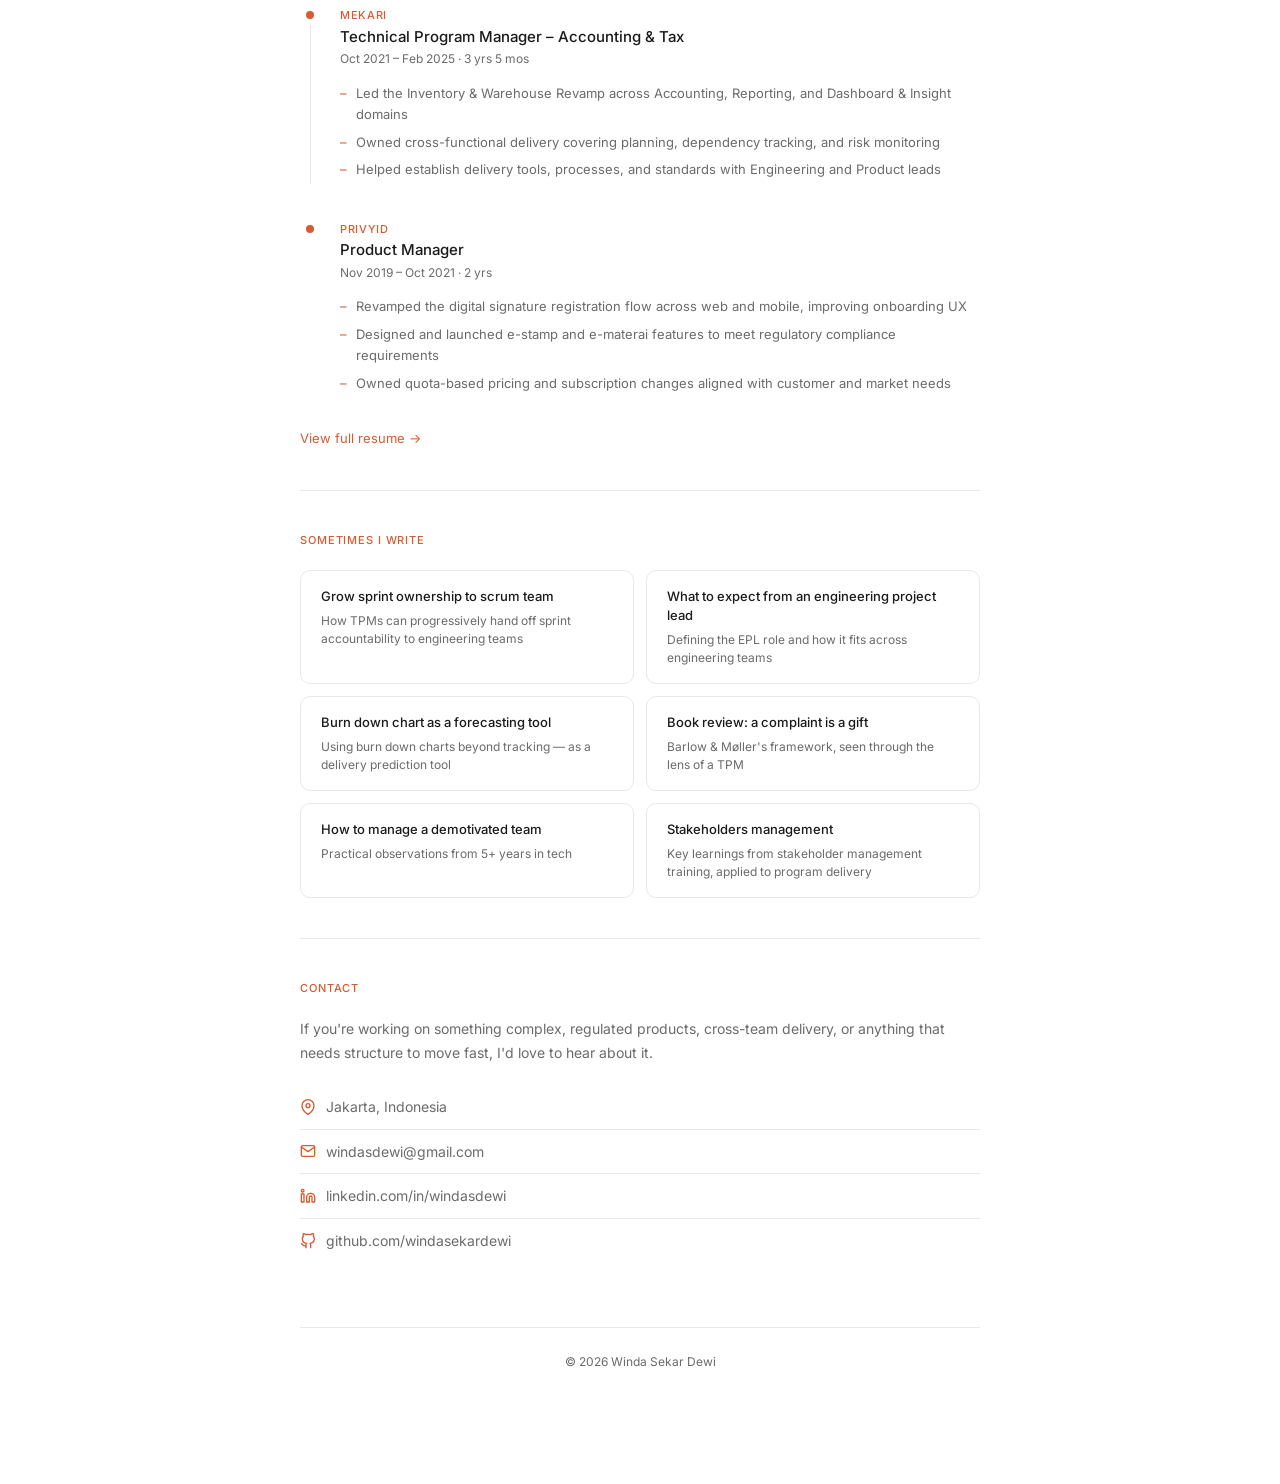
==== commit 8e27c3b0: "Remove em dashes from experience bullet and contact text Co-Authored-By: Claude Sonnet 4.6 <noreply@" ====
--- a/index.html
+++ b/index.html
@@ -146,7 +146,7 @@
             <div class="tl-role">Senior Technical Program Manager – Accounting &amp; Tax</div>
             <div class="tl-date">Feb 2025 – May 2026 &middot; 1 yr 4 mos</div>
             <ul class="tl-bullets">
-              <li>Led the SCM Rewrite — a full rearchitecture of cost calculation across all Jurnal teams, covering AVG and FIFO costing methods end-to-end</li>
+              <li>Led the SCM Rewrite, a full rearchitecture of cost calculation across all Jurnal teams, covering AVG and FIFO costing methods end-to-end</li>
               <li>Delivered eBupot and SPT Masa for Coretax under the Tax Application Provider initiative</li>
               <li>Built internal automation tools for bulk issue resolution and data-driven delivery tracking</li>
             </ul>
@@ -232,7 +232,7 @@
     <section id="contact">
       <div class="section-label">Contact</div>
       <p style="font-size:14px; color:var(--text-muted); margin-bottom:1.25rem;">
-        If you're working on something complex — regulated products, cross-team delivery, or anything that needs structure to move fast — I'd love to hear about it.
+        If you're working on something complex, regulated products, cross-team delivery, or anything that needs structure to move fast, I'd love to hear about it.
       </p>
       <div class="contact-block">
         <div class="contact-row">
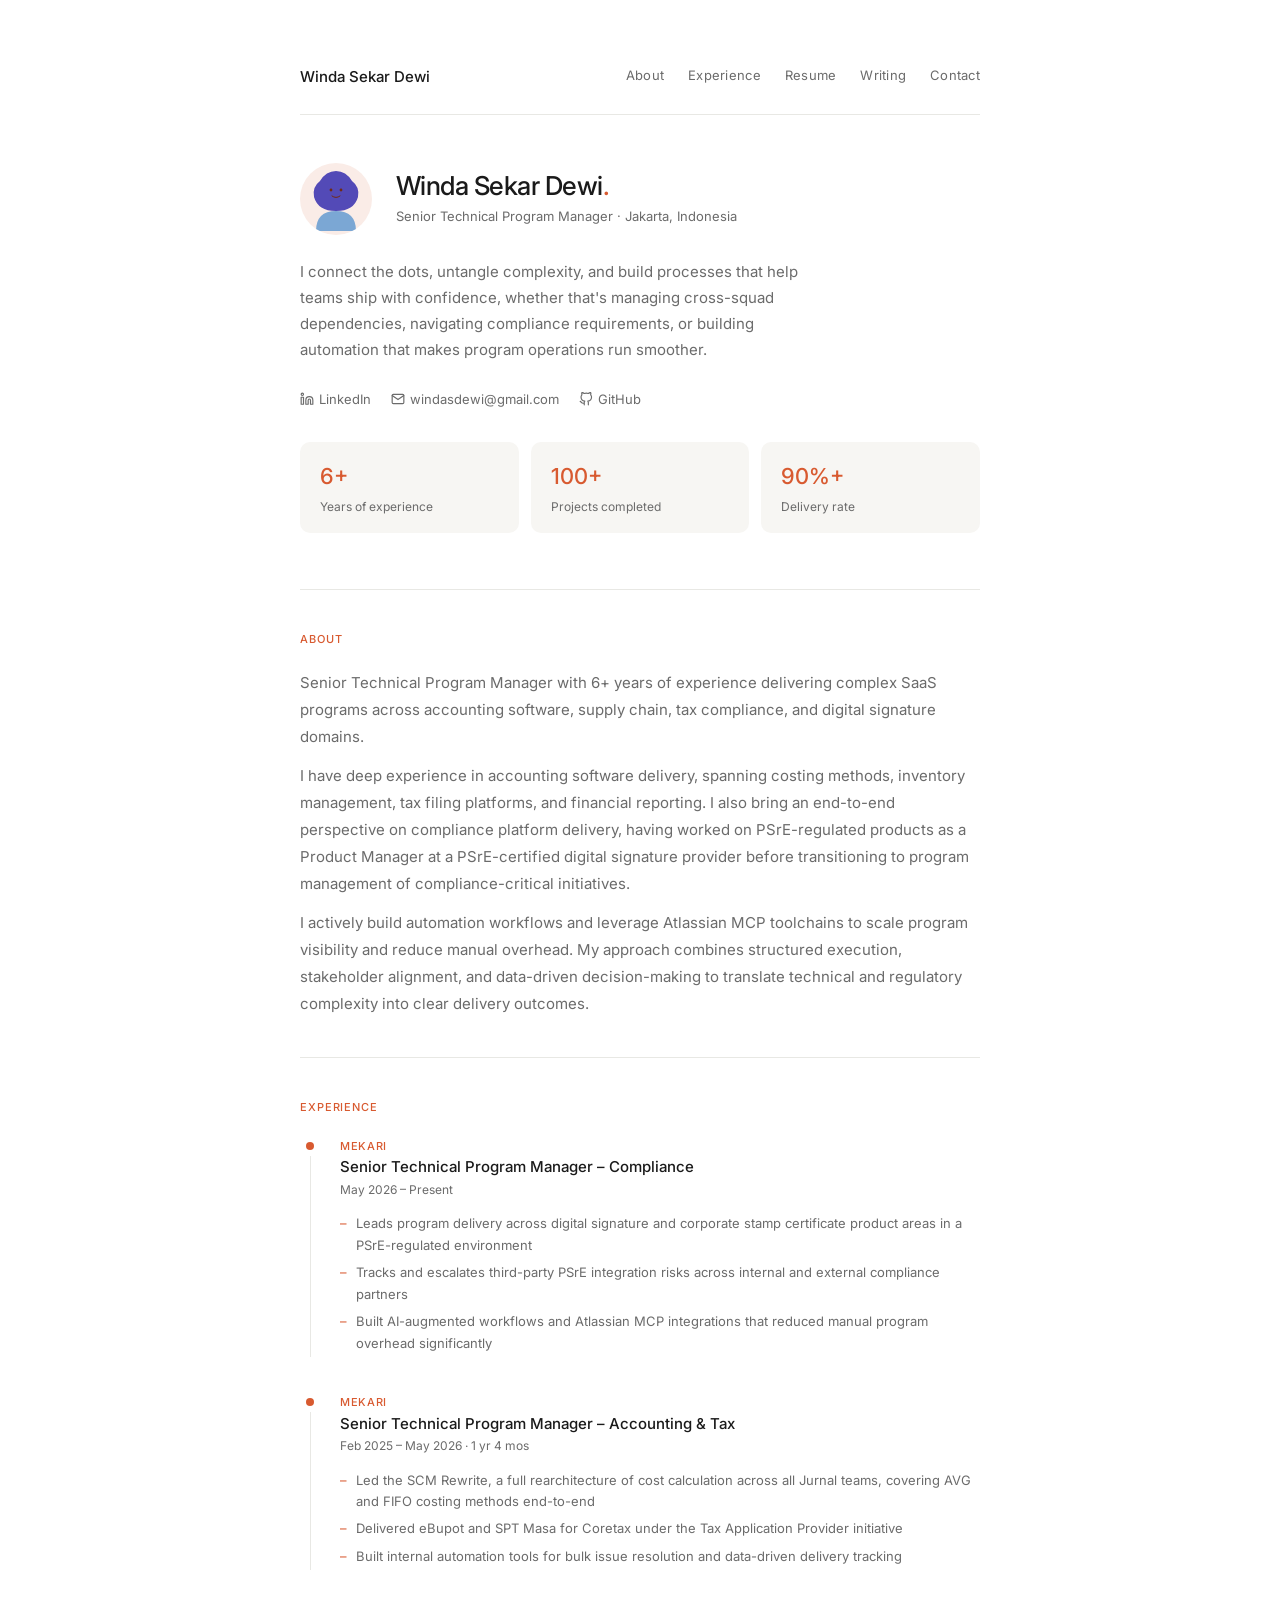
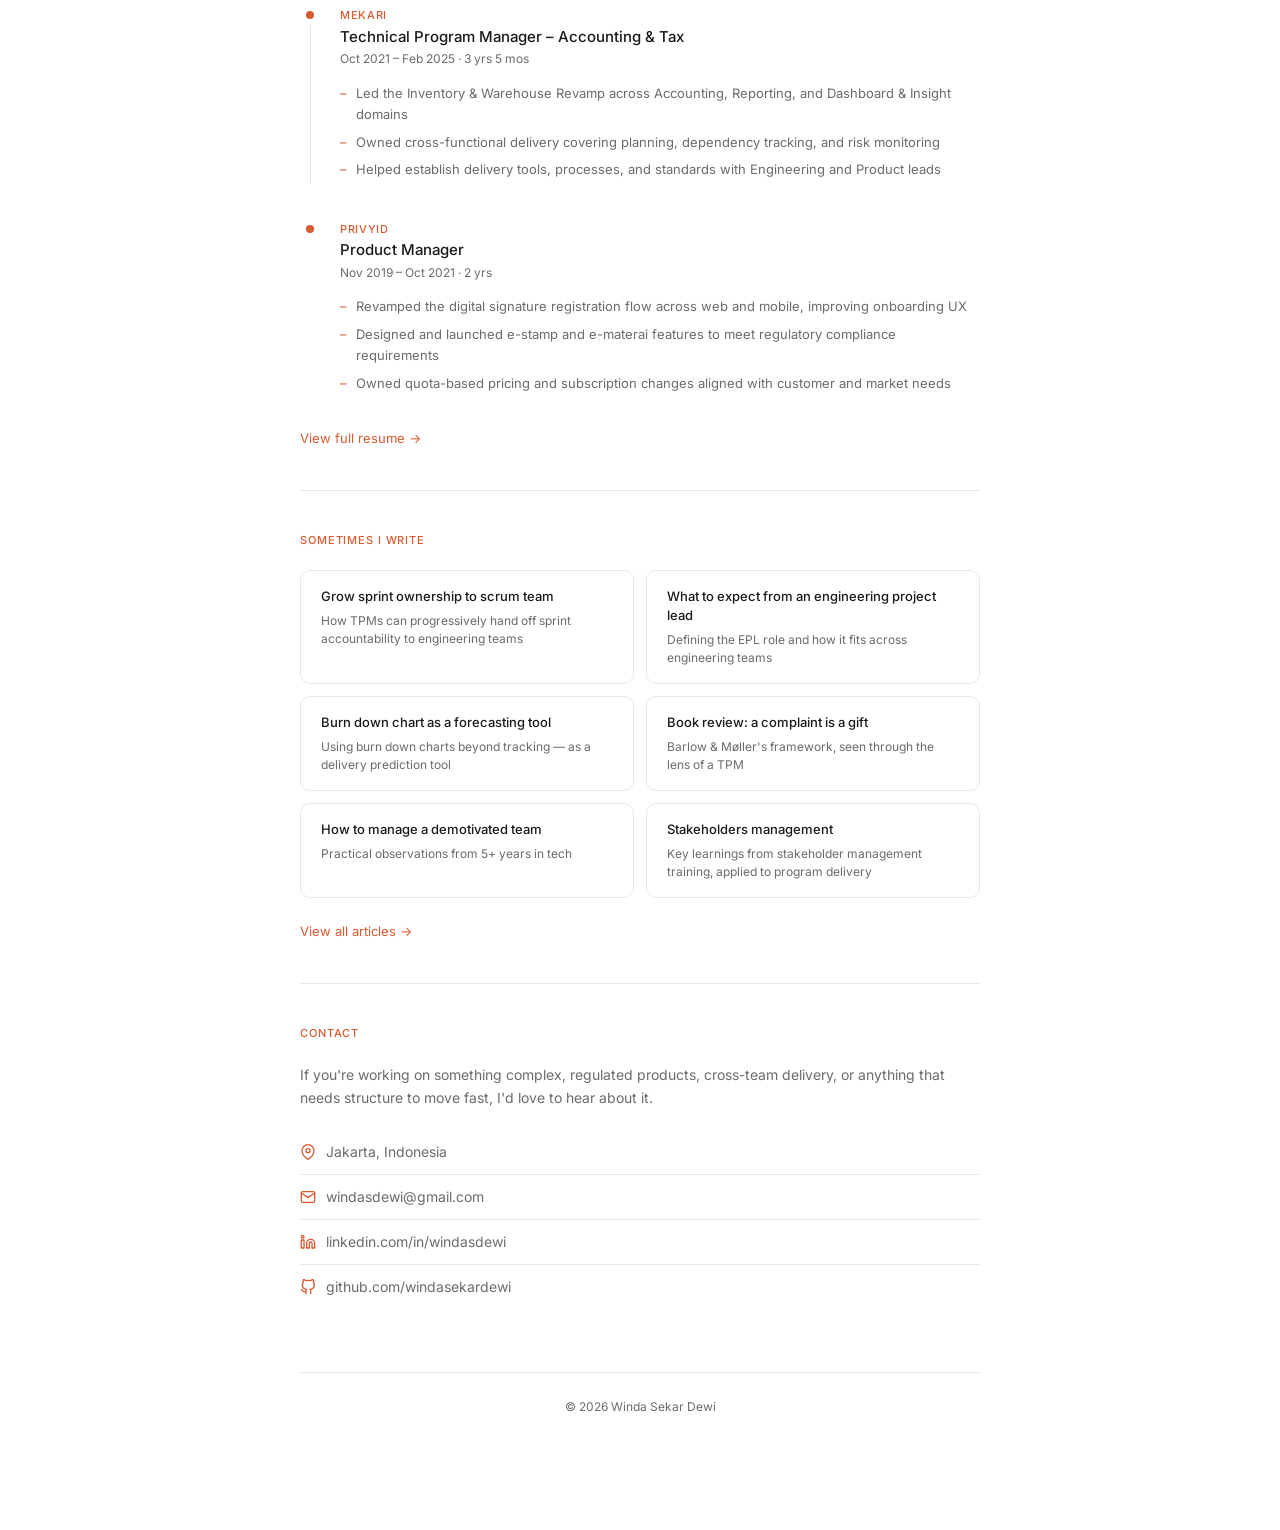
==== commit 94e982fd: "Unify CTA style with .site-cta class, add View all articles, standardize back link labels Co-Authore" ====
--- a/index.html
+++ b/index.html
@@ -189,9 +189,7 @@
 
       </div>
       <div style="margin-top:1.75rem;">
-        <a href="resume.html" style="font-size:13px; color:var(--accent); display:inline-flex; align-items:center; gap:5px; text-decoration:none;">
-          View full resume →
-        </a>
+        <a href="resume.html" class="site-cta">View full resume →</a>
       </div>
     </section>
 
@@ -225,6 +223,9 @@
           <div class="wc-desc">Key learnings from stakeholder management training, applied to program delivery</div>
         </a>
       </div>
+      <div style="margin-top:1.25rem;">
+        <a href="articles/index.html" class="site-cta">View all articles →</a>
+      </div>
     </section>
 
     <hr class="divider" />
--- a/style.css
+++ b/style.css
@@ -327,6 +327,16 @@
   padding-bottom: 3rem;
 }
 
+.site-cta {
+  font-size: 13px;
+  color: var(--accent);
+  display: inline-flex;
+  align-items: center;
+  gap: 5px;
+  text-decoration: none;
+}
+.site-cta:hover { text-decoration: underline; }
+
 @media (max-width: 520px) {
   .stats { grid-template-columns: 1fr 1fr; }
   .stats .stat:last-child { grid-column: span 2; }
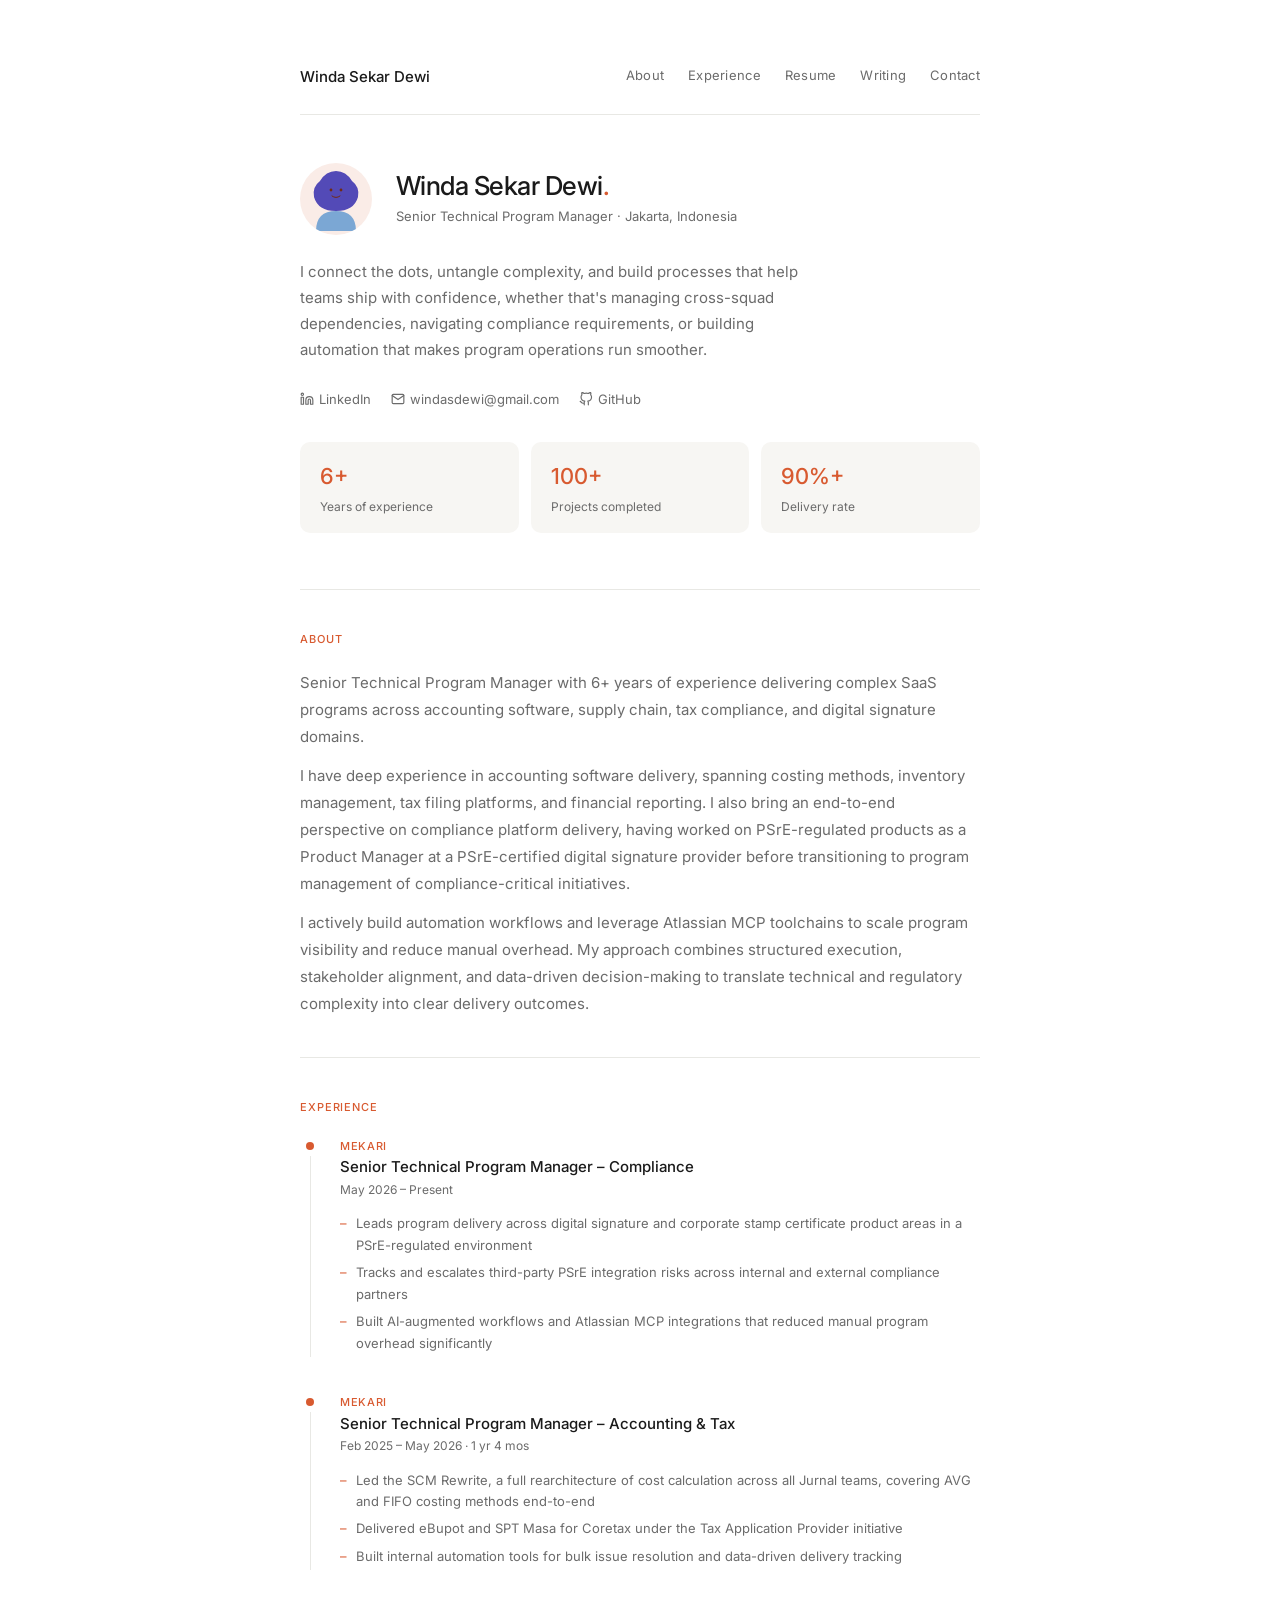
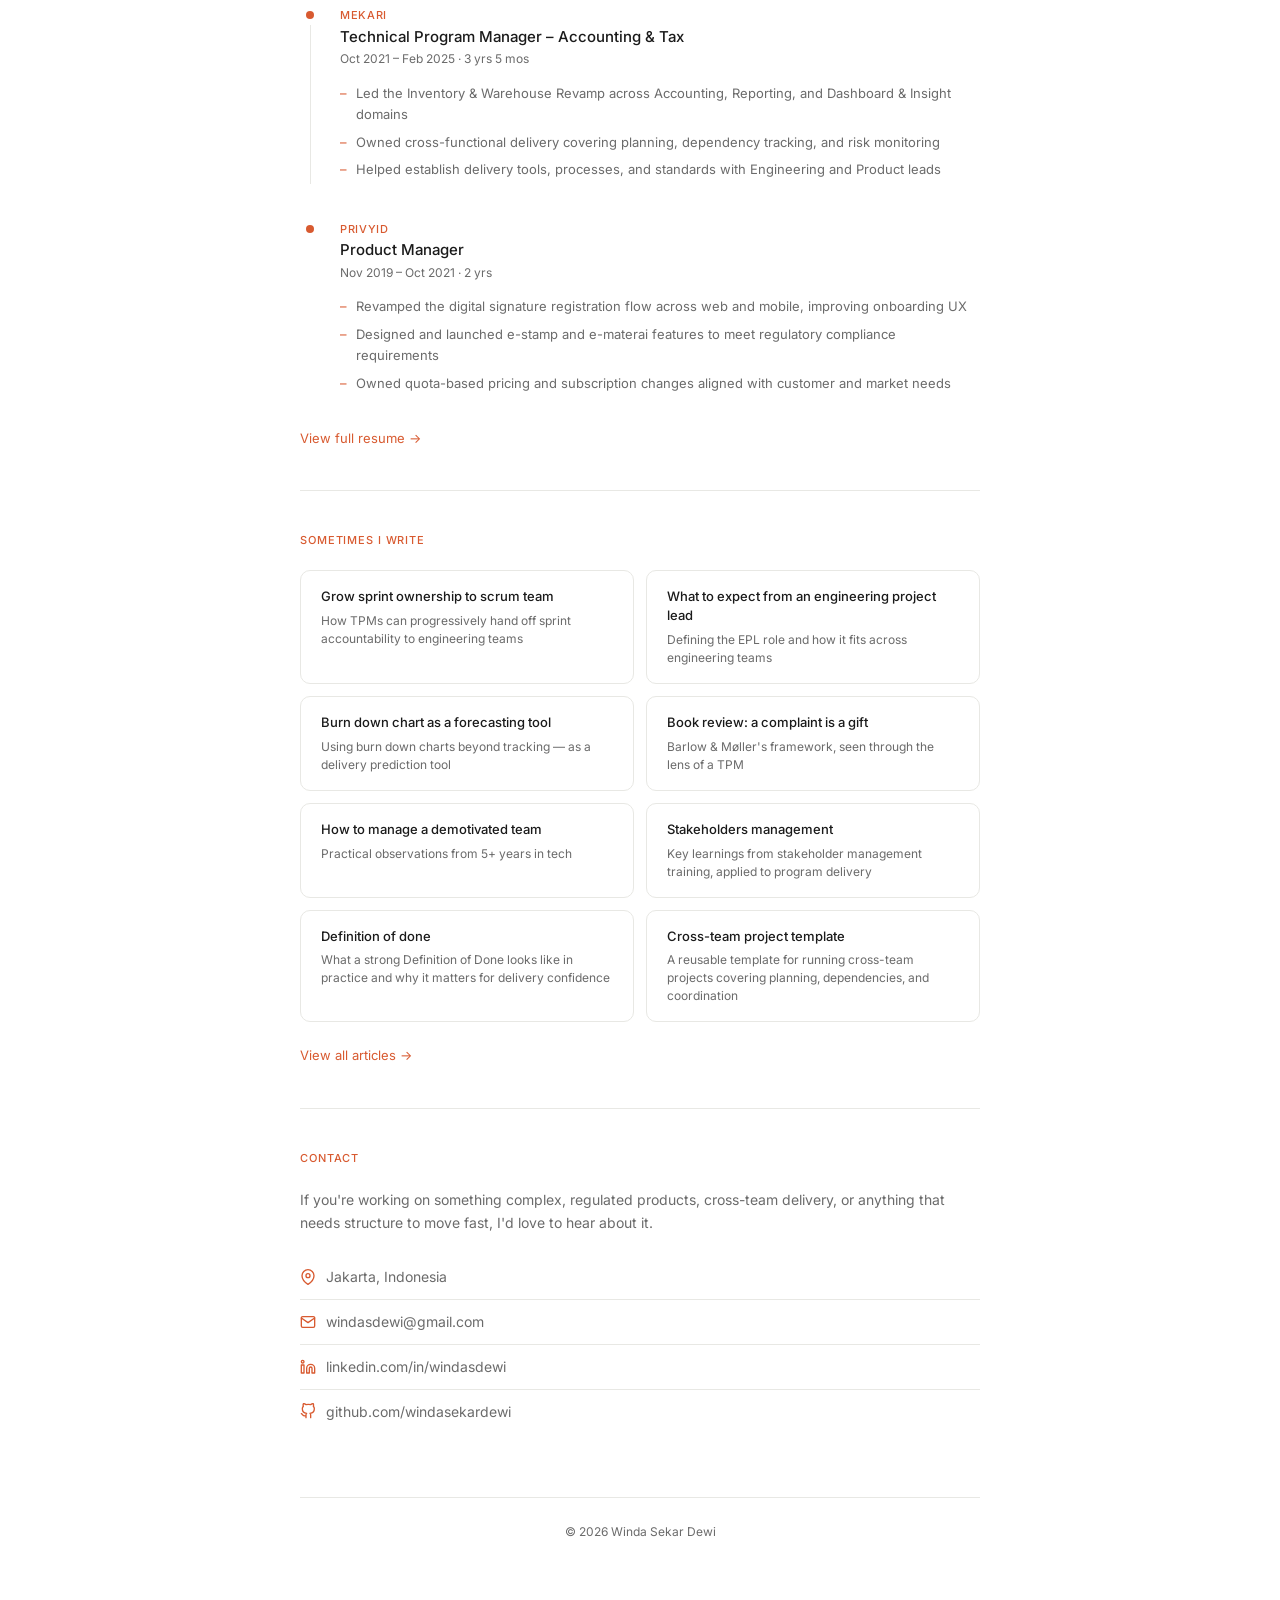
==== commit 1124c3b2: "Add missing 2 articles to main page, add WS favicon across all pages Co-Authored-By: Claude Sonnet 4" ====
--- a/index.html
+++ b/index.html
@@ -17,6 +17,7 @@
   <link rel="preconnect" href="https://fonts.googleapis.com" />
   <link rel="preconnect" href="https://fonts.gstatic.com" crossorigin />
   <link href="https://fonts.googleapis.com/css2?family=Inter:wght@400;500&display=swap" rel="stylesheet" />
+  <link rel="icon" type="image/svg+xml" href="favicon.svg" />
   <link rel="stylesheet" href="style.css" />
 </head>
 <body>
@@ -222,6 +223,14 @@
           <div class="wc-title">Stakeholders management</div>
           <div class="wc-desc">Key learnings from stakeholder management training, applied to program delivery</div>
         </a>
+        <a class="writing-card" href="articles/definition-of-done.html">
+          <div class="wc-title">Definition of done</div>
+          <div class="wc-desc">What a strong Definition of Done looks like in practice and why it matters for delivery confidence</div>
+        </a>
+        <a class="writing-card" href="articles/cross-team-project-template.html">
+          <div class="wc-title">Cross-team project template</div>
+          <div class="wc-desc">A reusable template for running cross-team projects covering planning, dependencies, and coordination</div>
+        </a>
       </div>
       <div style="margin-top:1.25rem;">
         <a href="articles/index.html" class="site-cta">View all articles →</a>
--- a/style.css
+++ b/style.css
@@ -61,6 +61,10 @@
 
 nav a:hover { color: var(--accent); }
 nav .nav-name { font-weight: 500; color: var(--text); margin-right: auto; }
+nav .nav-home { font-size: 13px; font-weight: 500; color: var(--text); margin-right: auto; text-decoration: none; }
+nav .nav-home:hover { color: var(--accent); }
+nav .back { font-size: 13px; color: var(--accent); display: flex; align-items: center; gap: 4px; text-decoration: none; }
+nav .back:hover { text-decoration: underline; }
 
 .hero { margin-bottom: 3.5rem; }
 
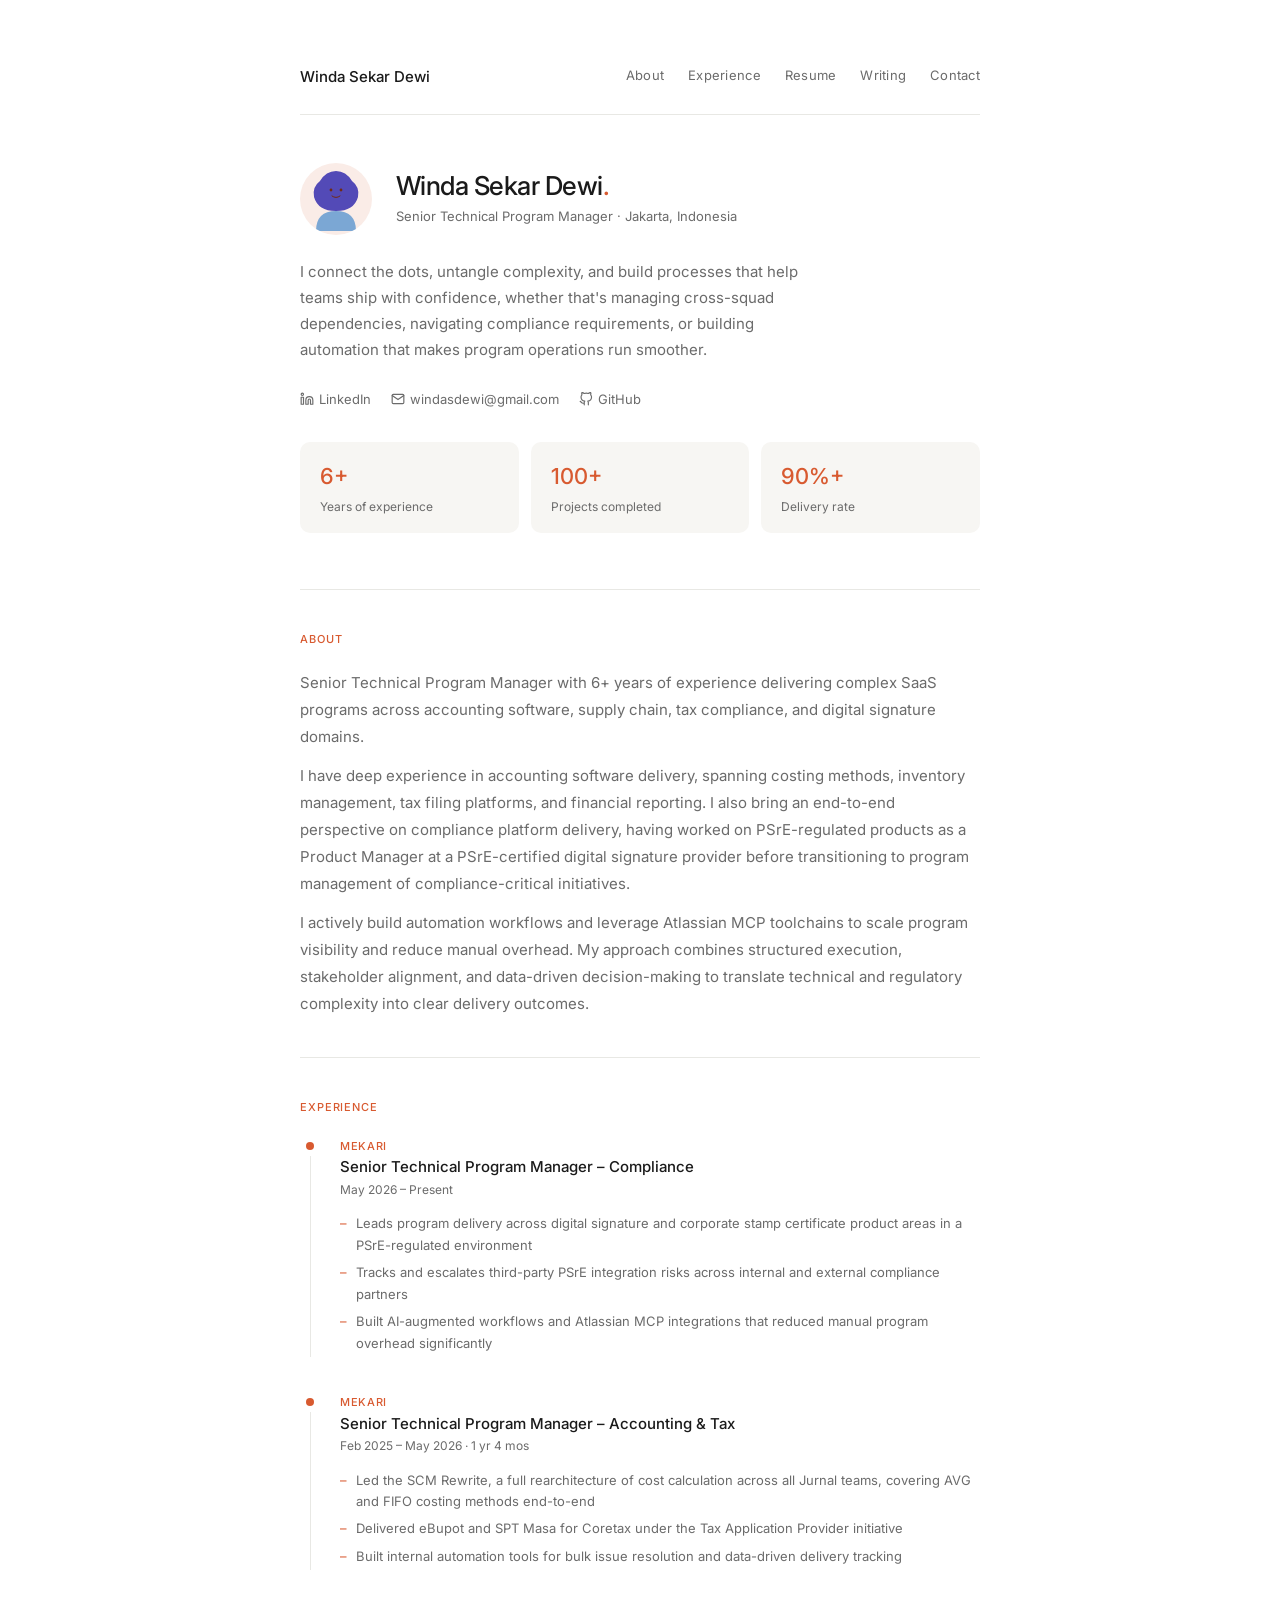
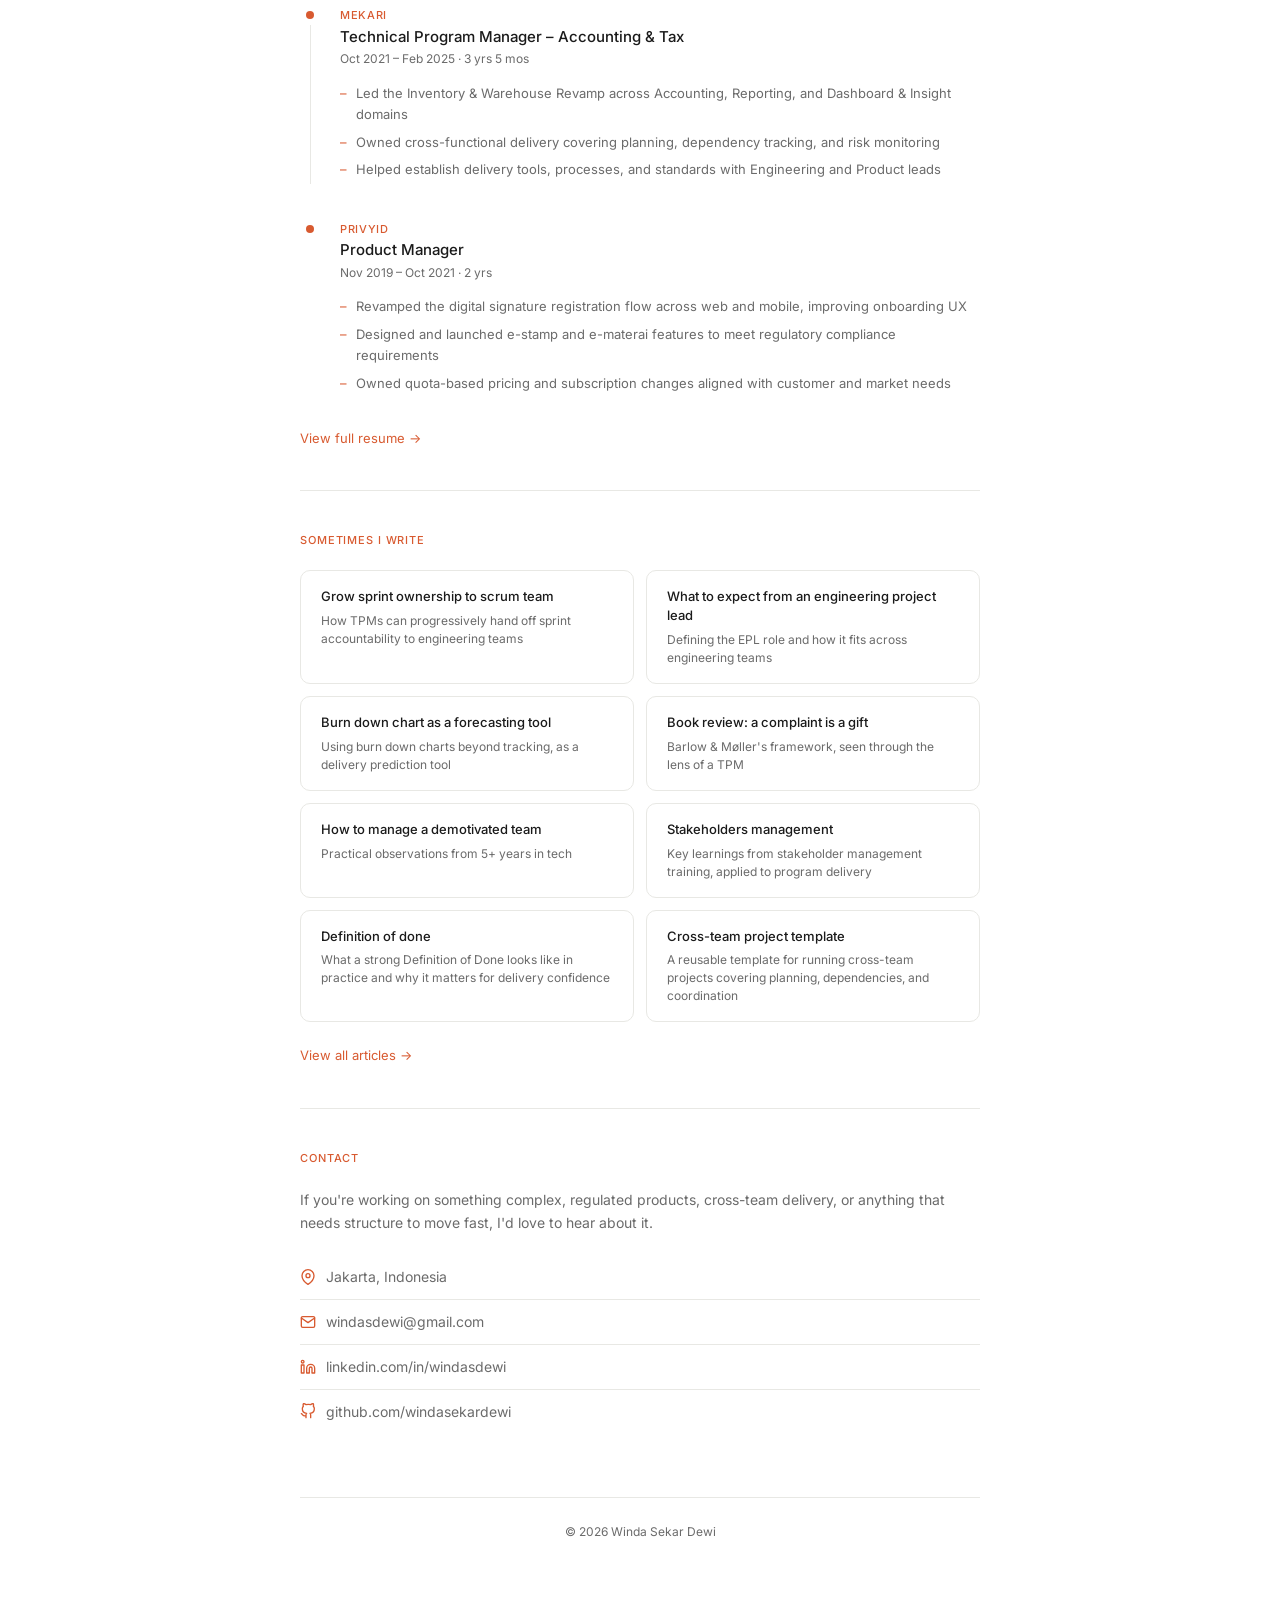
==== commit 06bb5d1c: "Remove em dashes across all articles and main page Replaced em dashes with commas, colons, semicolon" ====
--- a/index.html
+++ b/index.html
@@ -209,7 +209,7 @@
         </a>
         <a class="writing-card" href="articles/burndown-chart.html">
           <div class="wc-title">Burn down chart as a forecasting tool</div>
-          <div class="wc-desc">Using burn down charts beyond tracking — as a delivery prediction tool</div>
+          <div class="wc-desc">Using burn down charts beyond tracking, as a delivery prediction tool</div>
         </a>
         <a class="writing-card" href="articles/book-review-complaint-is-a-gift.html">
           <div class="wc-title">Book review: a complaint is a gift</div>
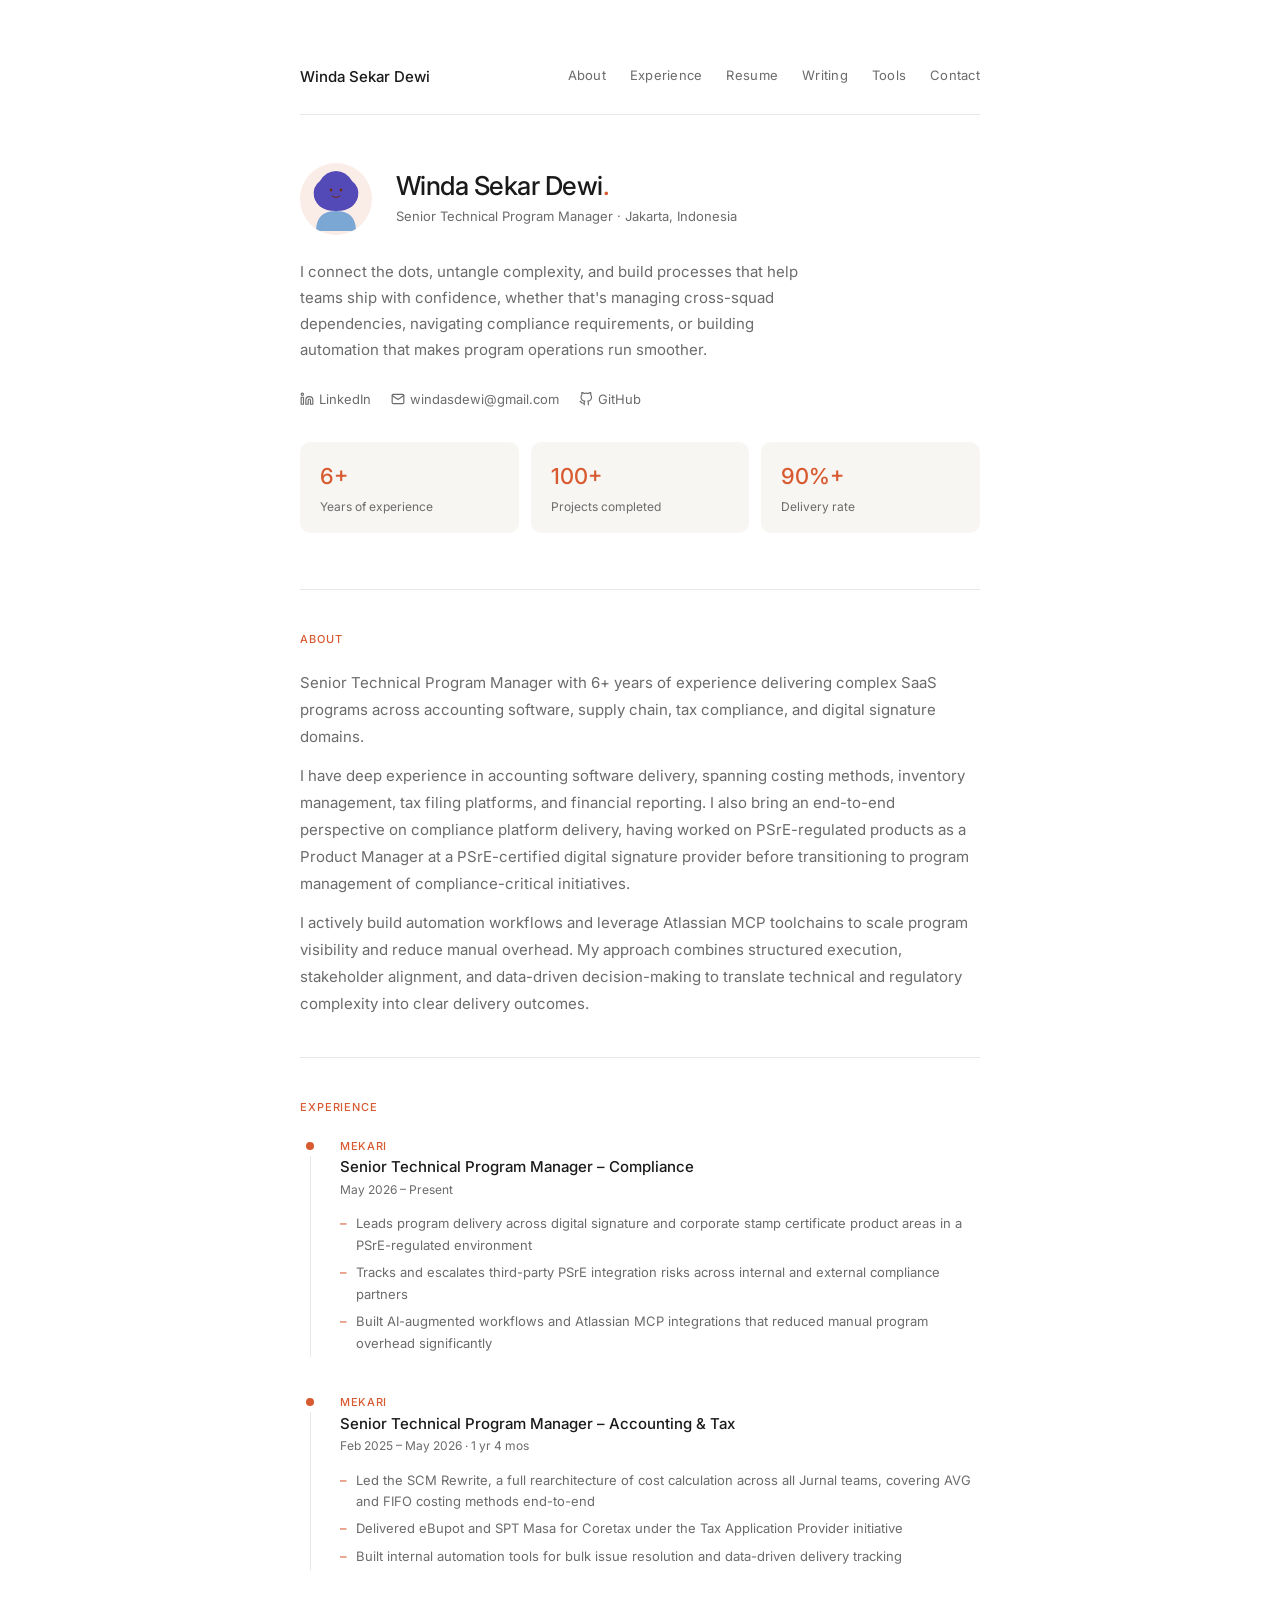
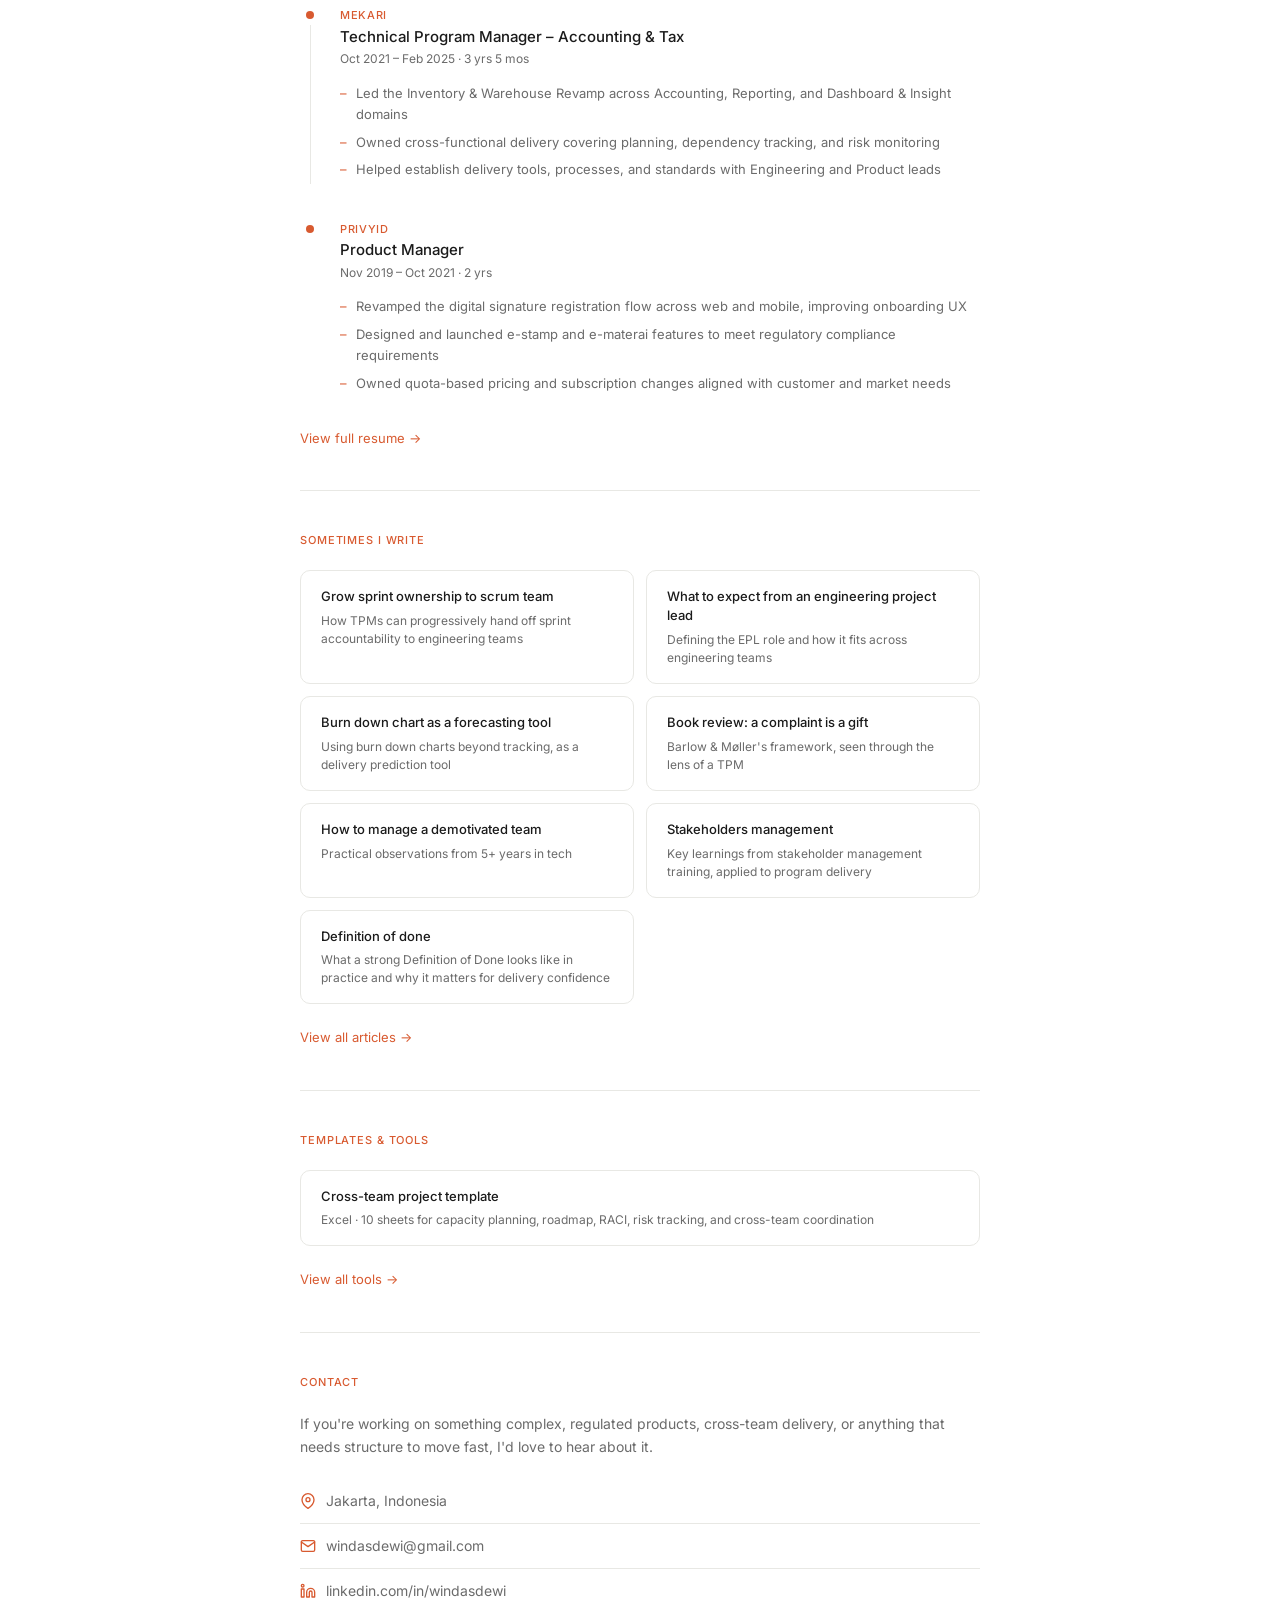
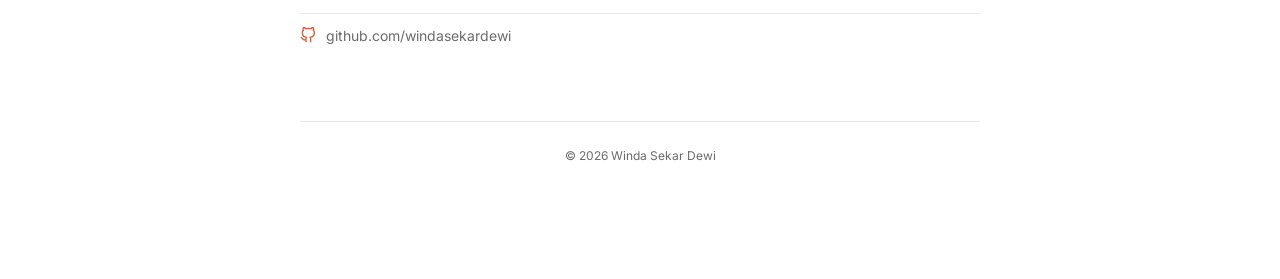
==== commit 43bc056b: "Add Tools section; move cross-team template out of Writing Created tools/index.html as a new listing" ====
--- a/index.html
+++ b/index.html
@@ -29,6 +29,7 @@
       <a href="#experience">Experience</a>
       <a href="resume.html">Resume</a>
       <a href="#writing">Writing</a>
+      <a href="#tools">Tools</a>
       <a href="#contact">Contact</a>
     </nav>
 
@@ -227,13 +228,24 @@
           <div class="wc-title">Definition of done</div>
           <div class="wc-desc">What a strong Definition of Done looks like in practice and why it matters for delivery confidence</div>
         </a>
+      </div>
+      <div style="margin-top:1.25rem;">
+        <a href="articles/index.html" class="site-cta">View all articles →</a>
+      </div>
+    </section>
+
+    <hr class="divider" />
+
+    <section id="tools">
+      <div class="section-label">Templates &amp; tools</div>
+      <div class="writing-grid" style="grid-template-columns: repeat(auto-fit, minmax(260px, 1fr));">
         <a class="writing-card" href="articles/cross-team-project-template.html">
           <div class="wc-title">Cross-team project template</div>
-          <div class="wc-desc">A reusable template for running cross-team projects covering planning, dependencies, and coordination</div>
+          <div class="wc-desc">Excel · 10 sheets for capacity planning, roadmap, RACI, risk tracking, and cross-team coordination</div>
         </a>
       </div>
       <div style="margin-top:1.25rem;">
-        <a href="articles/index.html" class="site-cta">View all articles →</a>
+        <a href="tools/index.html" class="site-cta">View all tools →</a>
       </div>
     </section>
 
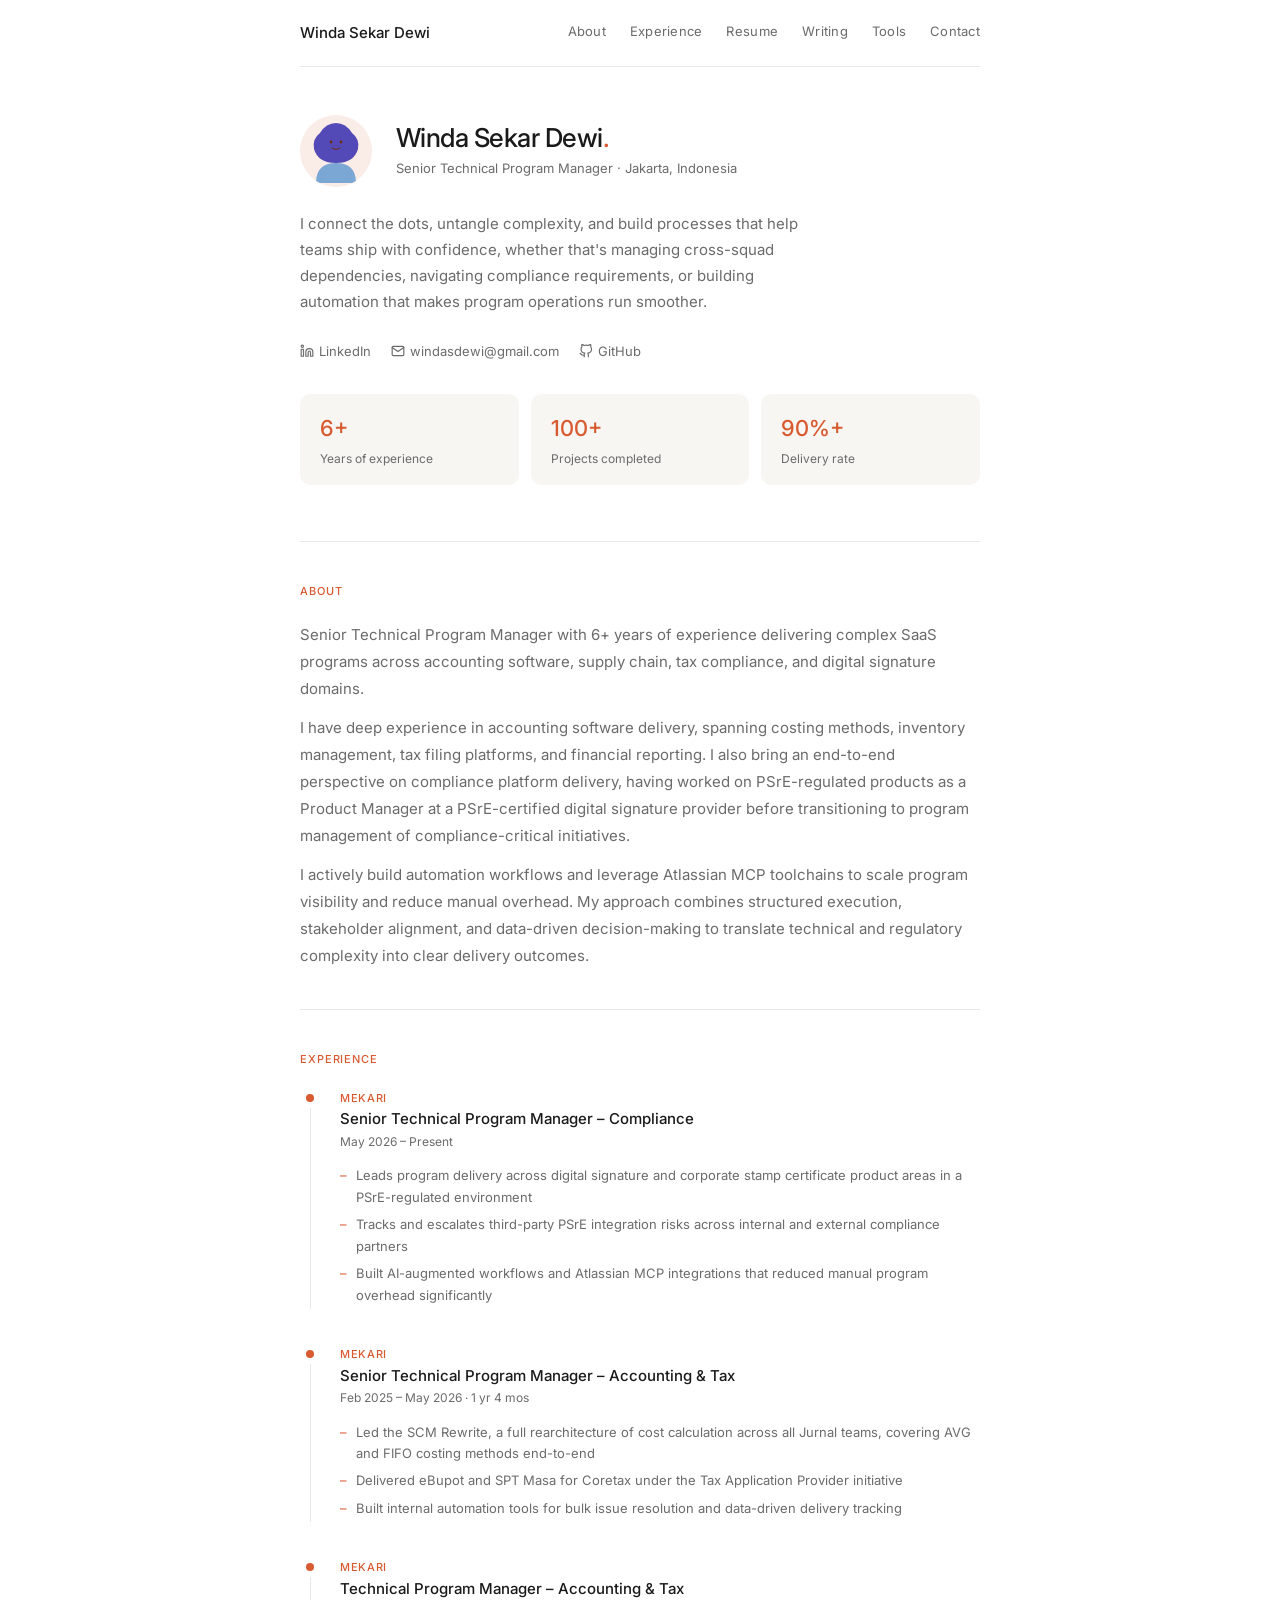
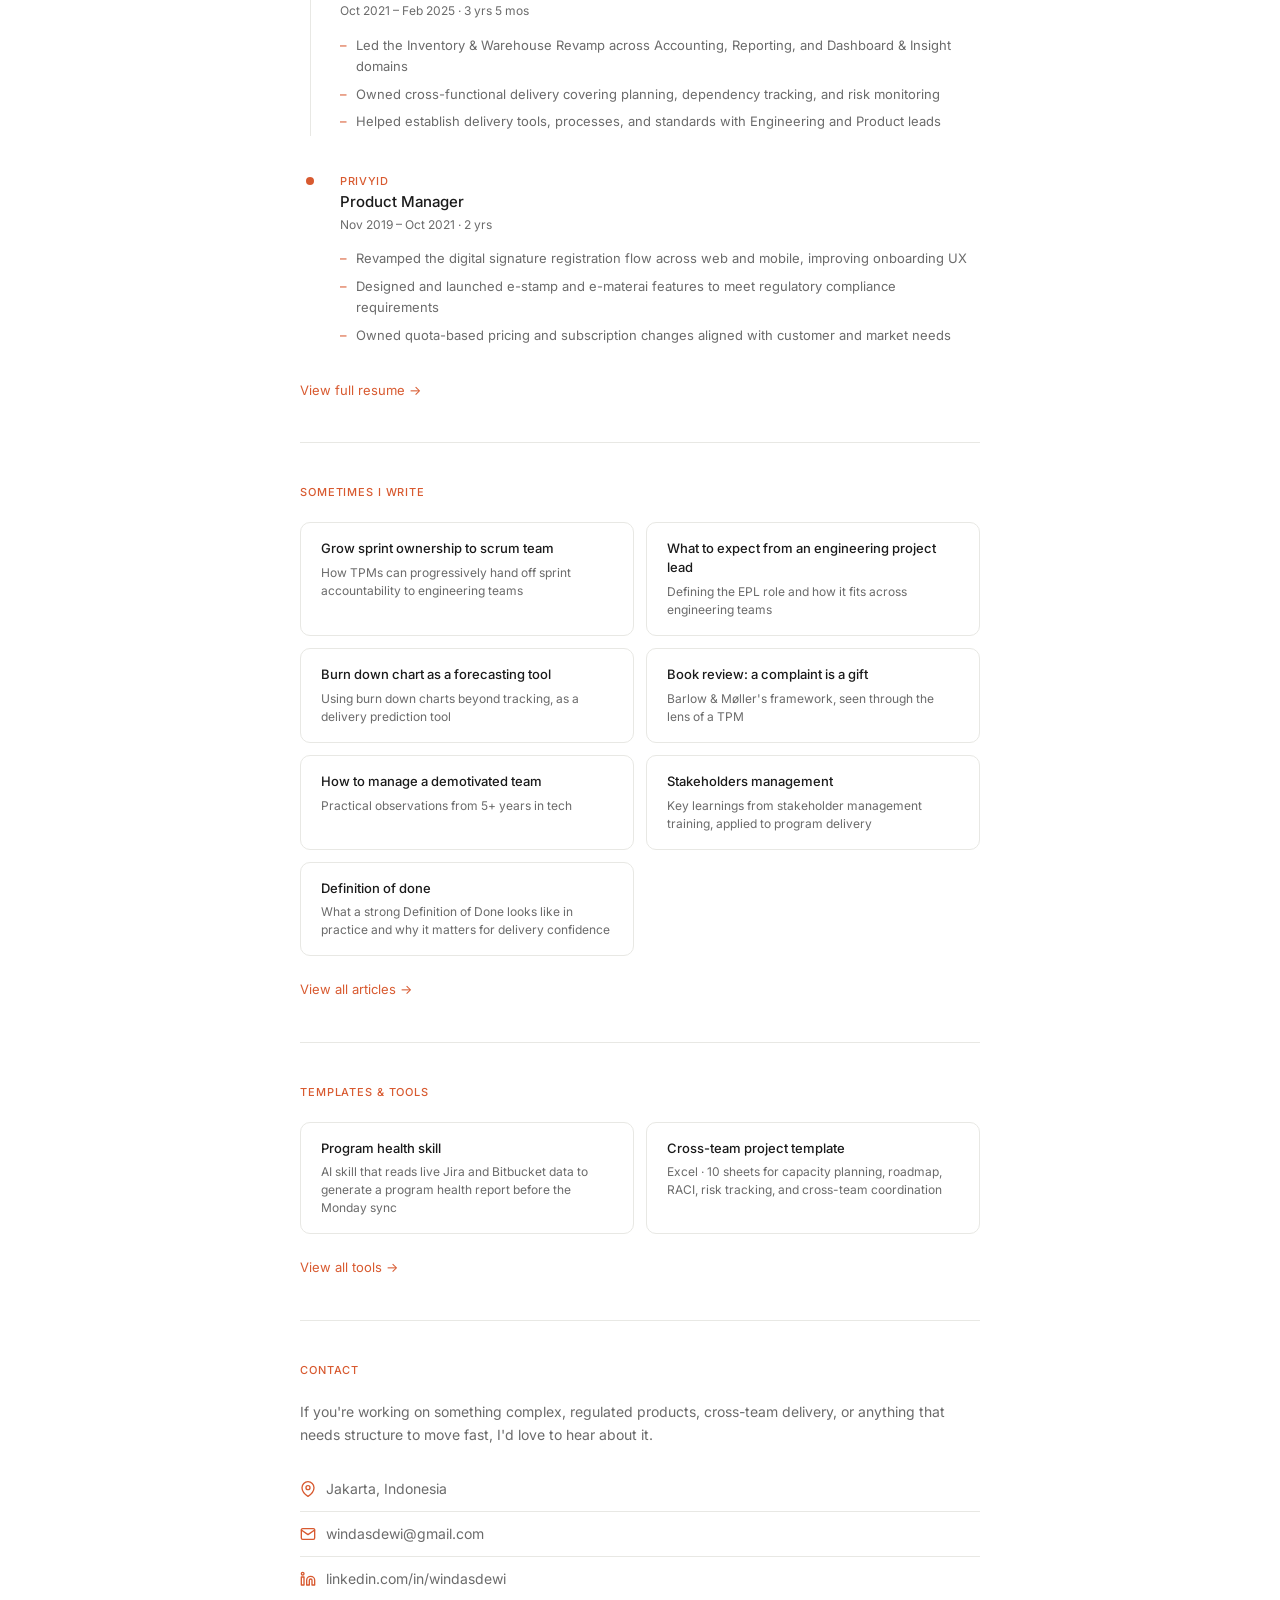
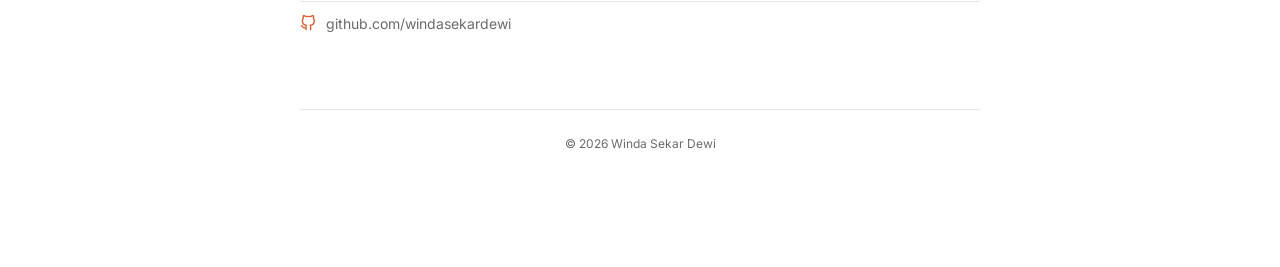
==== commit d88e2c19: "Add program health skill article and download to Tools section New article at tools/program-health-s" ====
--- a/index.html
+++ b/index.html
@@ -239,6 +239,10 @@
     <section id="tools">
       <div class="section-label">Templates &amp; tools</div>
       <div class="writing-grid" style="grid-template-columns: repeat(auto-fit, minmax(260px, 1fr));">
+        <a class="writing-card" href="tools/program-health-skill.html">
+          <div class="wc-title">Program health skill</div>
+          <div class="wc-desc">AI skill that reads live Jira and Bitbucket data to generate a program health report before the Monday sync</div>
+        </a>
         <a class="writing-card" href="articles/cross-team-project-template.html">
           <div class="wc-title">Cross-team project template</div>
           <div class="wc-desc">Excel · 10 sheets for capacity planning, roadmap, RACI, risk tracking, and cross-team coordination</div>
--- a/style.css
+++ b/style.css
@@ -40,14 +40,18 @@
 .container {
   max-width: var(--max-width);
   margin: 0 auto;
-  padding: 4rem 0;
+  padding: 0 0 4rem;
 }
 
 nav {
+  position: sticky;
+  top: 0;
+  background: var(--bg);
+  z-index: 100;
   display: flex;
   gap: 1.5rem;
+  padding: 1.25rem 0;
   margin-bottom: 3rem;
-  padding-bottom: 1.5rem;
   border-bottom: 0.5px solid var(--border);
   flex-wrap: wrap;
 }
